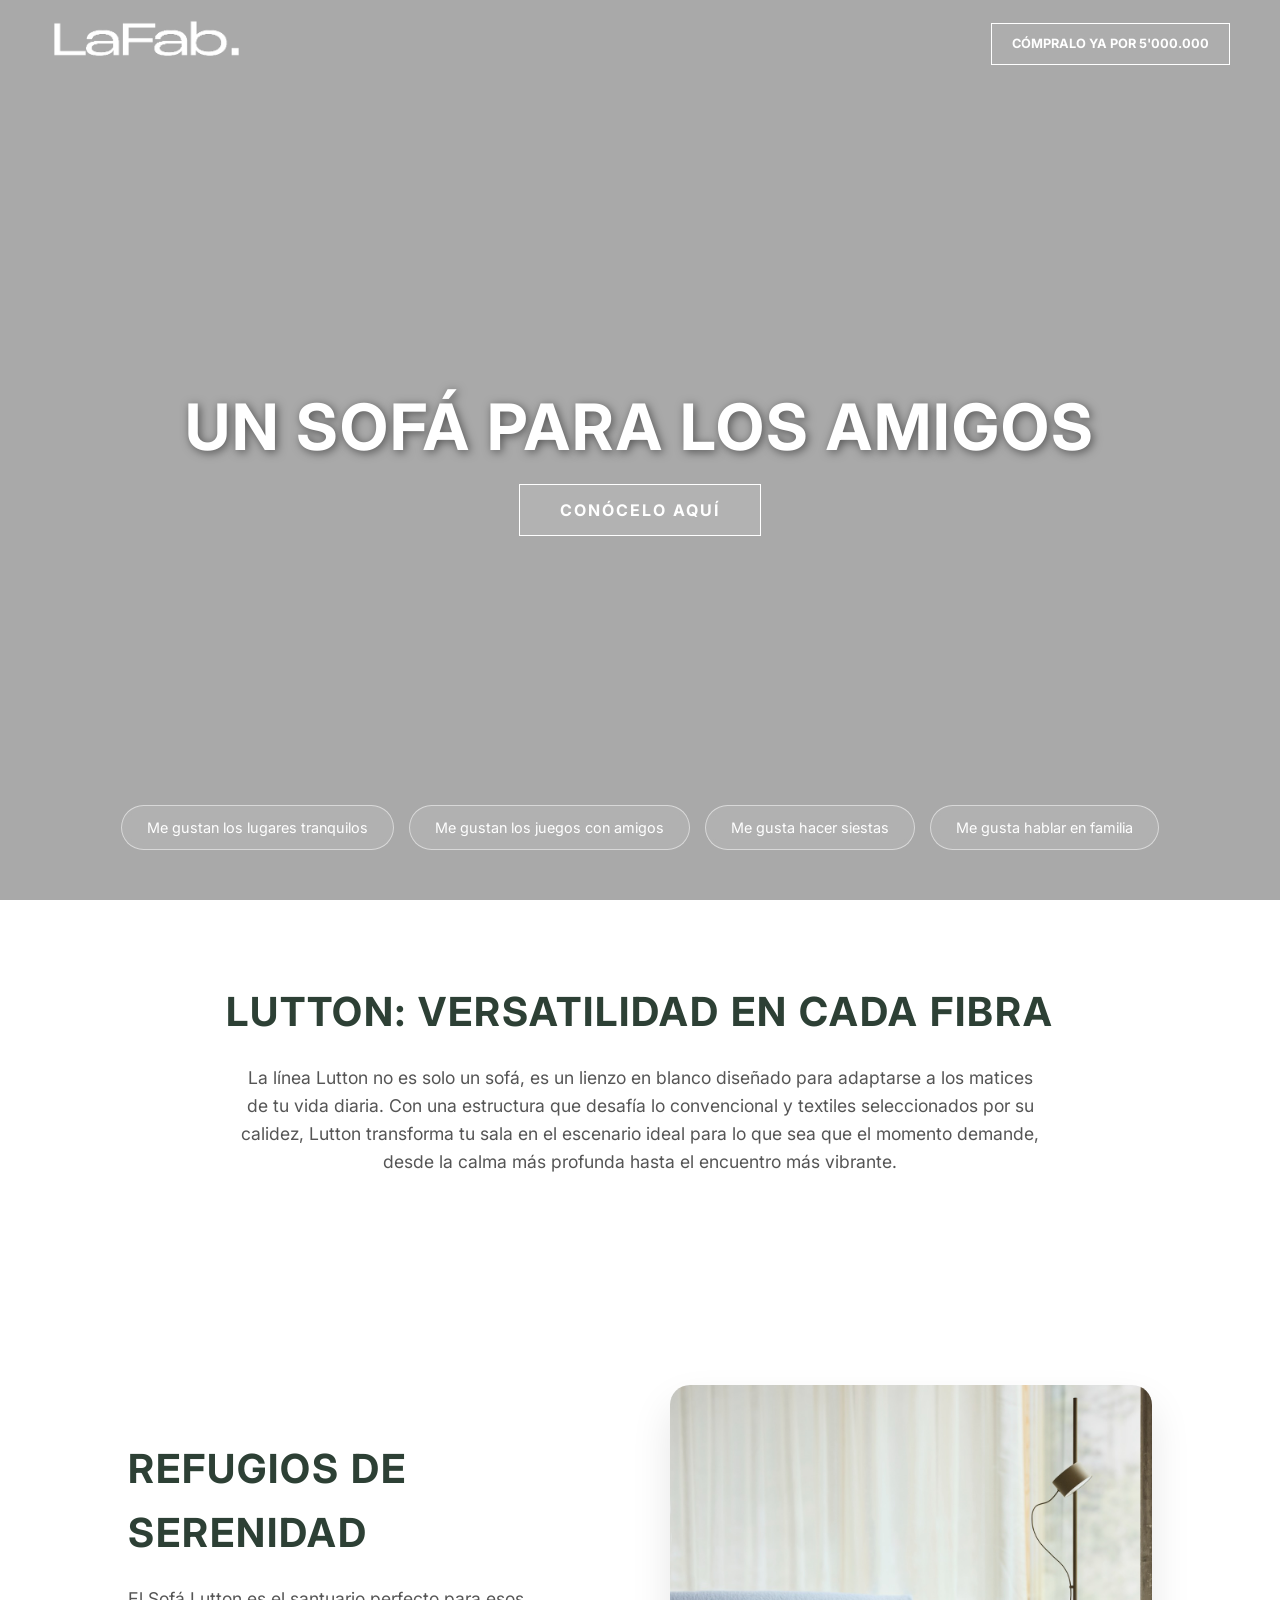
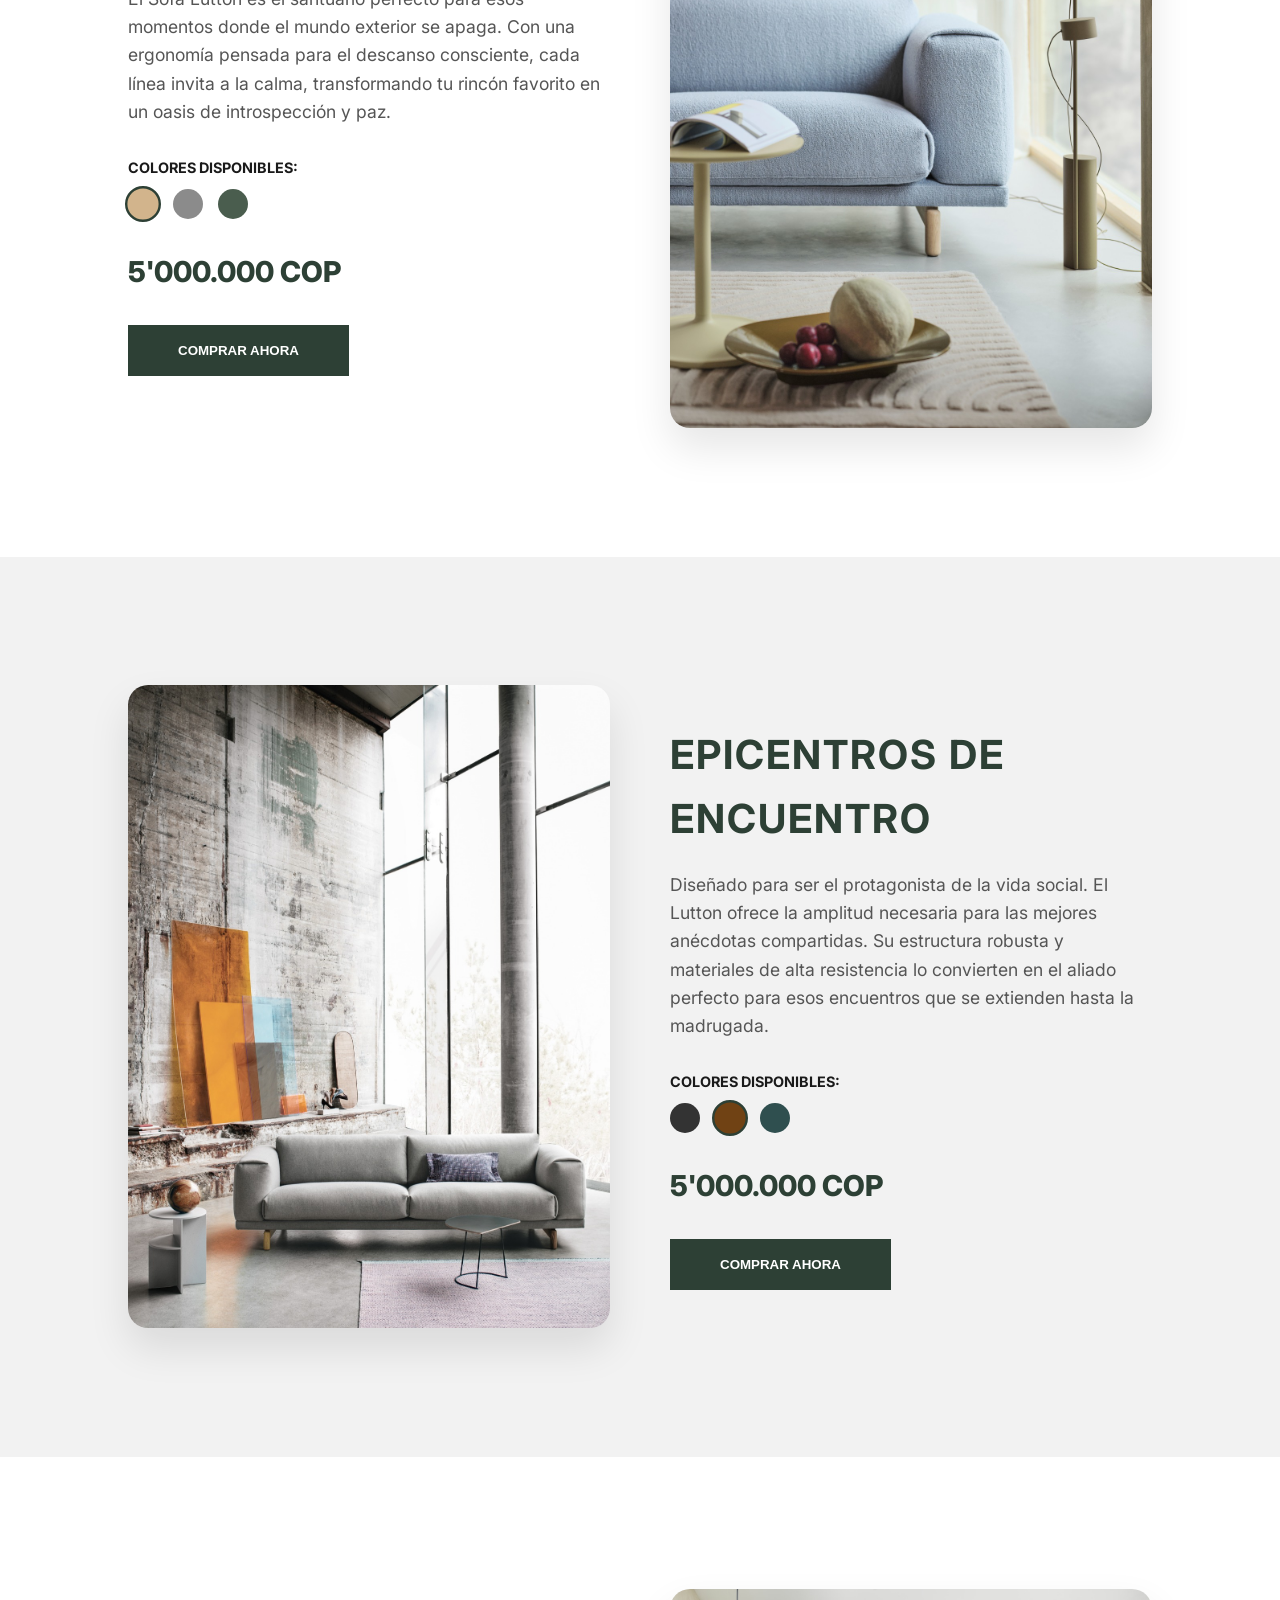
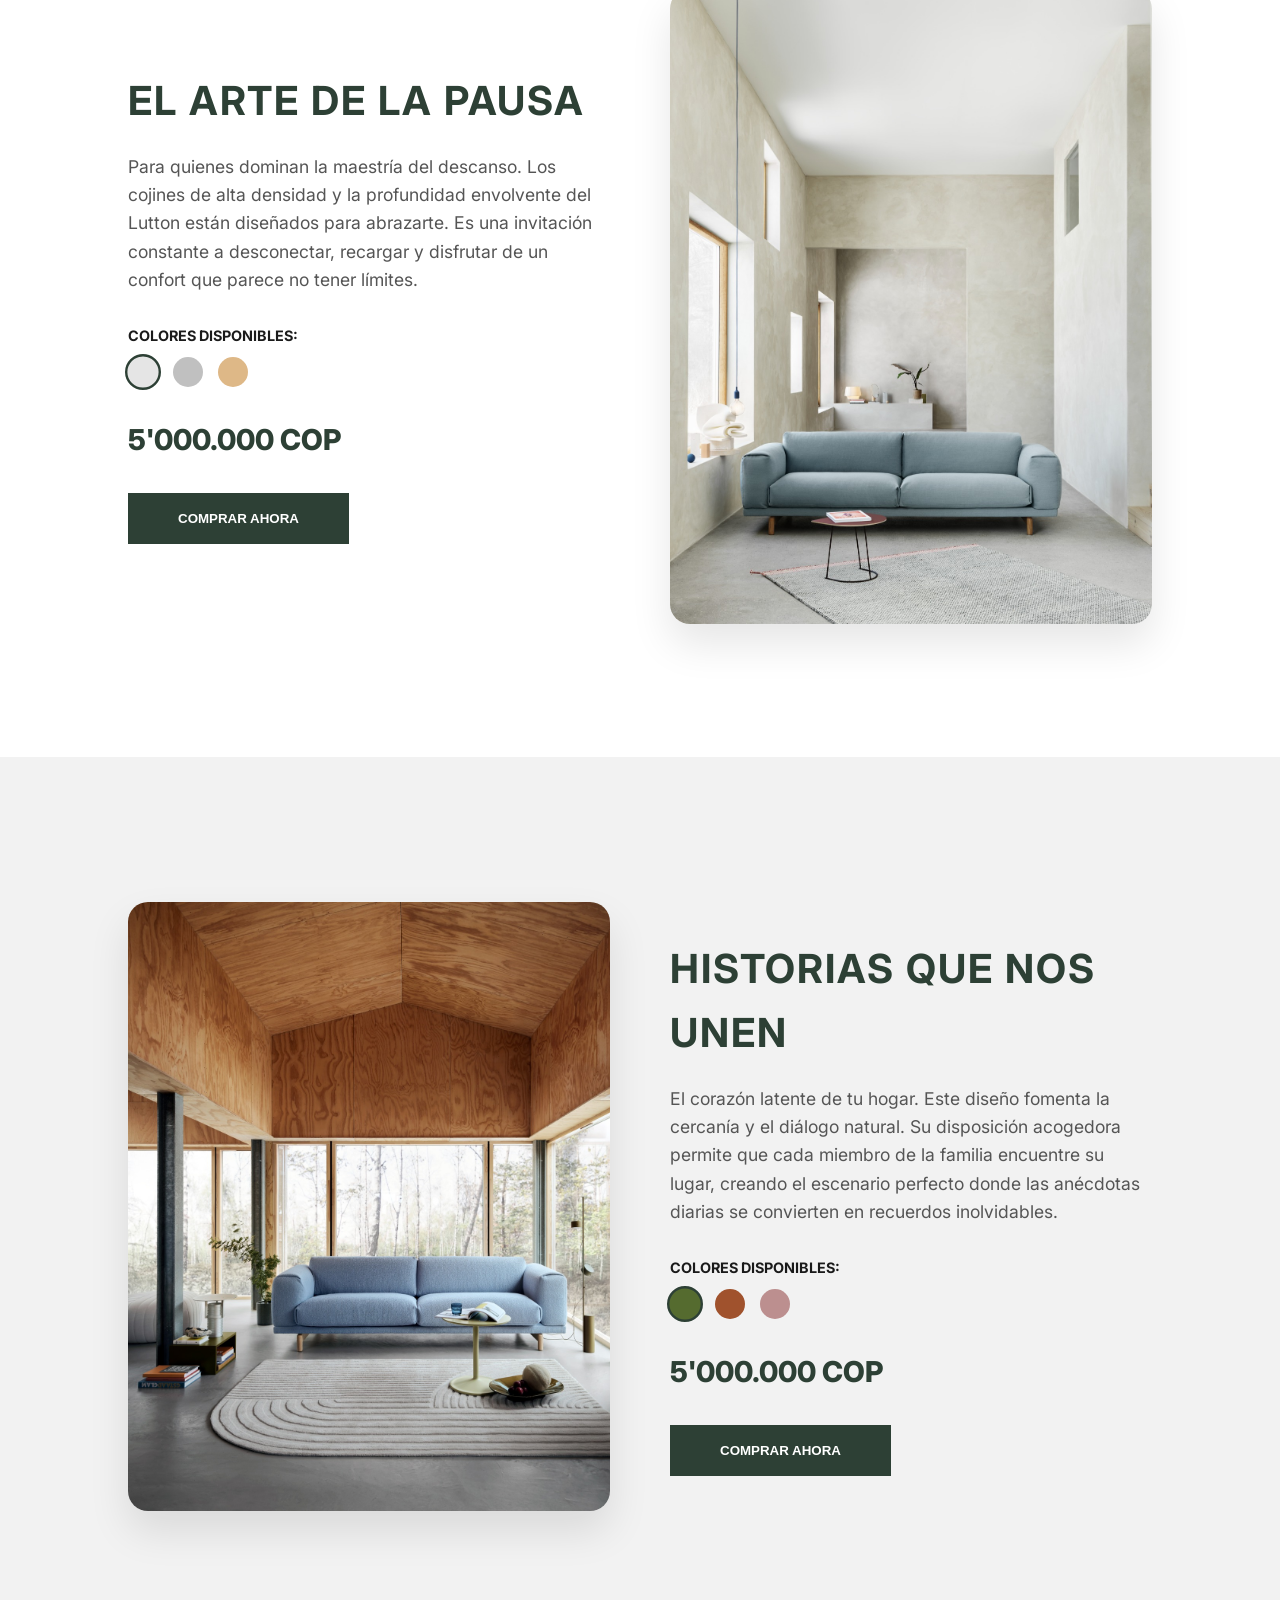
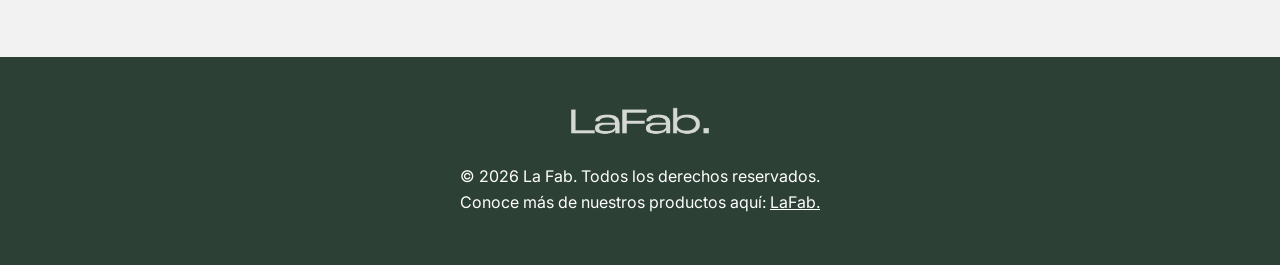
==== index.html @ 7a5dc2be "Add files via upload" ====
<!DOCTYPE html>
<html lang="es">
<head>
    <meta charset="UTF-8">
    <meta name="viewport" content="width=device-width, initial-scale=1.0">
    <title>Sofá Lutton | La Fab - Diseño y Confort</title>
    <meta name="description" content="Descubre el Sofá Lutton de La Fab. Un sofá diseñado para cada estilo de vida: tranquilidad, juegos, siestas y familia.">
    <link rel="stylesheet" href="style.css">
    <link rel="preconnect" href="https://fonts.googleapis.com">
    <link rel="preconnect" href="https://fonts.gstatic.com" crossorigin>
    <link href="https://fonts.googleapis.com/css2?family=Inter:wght@300;400;700;800&family=Montserrat:wght@300;400;700;800&display=swap" rel="stylesheet">
</head>
<body>

    <header id="main-header">
        <div class="logo">
            <img src="img/logowhite.png" alt="La Fab Logo">
        </div>
        <a href="#comprar" class="cta-header">CÓMPRALO YA POR 5'000.000</a>
    </header>

    <section class="hero">
        <video class="video-bg" autoplay muted loop playsinline>
            <source src="https://res.cloudinary.com/df0idzqak/video/upload/v1776902673/Sof%C3%A1LutonHeroVid_yyohiw.mp4" type="video/mp4">
        </video>
        <div class="hero-overlay"></div>
        <div class="hero-content">
            <h1>Un Sofá para los amigos</h1>
            <a href="#introduccion" class="btn-hero">CONÓCELO AQUÍ</a>
        </div>
        <div class="hero-pills">
            <a href="#tranquilos" class="pill">Me gustan los lugares tranquilos</a>
            <a href="#amigos" class="pill">Me gustan los juegos con amigos</a>
            <a href="#siestas" class="pill">Me gusta hacer siestas</a>
            <a href="#familia" class="pill">Me gusta hablar en familia</a>
        </div>
    </section>

    <main>
        <!-- Section: Introducción -->
        <section id="introduccion" class="intro-section" style="padding: 80px 10%; text-align: center; background: white;">
            <h2 style="color: var(--primary-color); font-size: 2.5rem; margin-bottom: 20px;">Lutton: Versatilidad en cada Fibra</h2>
            <p style="max-width: 800px; margin: 0 auto; font-size: 1.1rem; color: #555;">La línea Lutton no es solo un sofá, es un lienzo en blanco diseñado para adaptarse a los matices de tu vida diaria. Con una estructura que desafía lo convencional y textiles seleccionados por su calidez, Lutton transforma tu sala en el escenario ideal para lo que sea que el momento demande, desde la calma más profunda hasta el encuentro más vibrante.</p>
        </section>

        <!-- Section: Lugares Tranquilos -->
        <section id="tranquilos" class="product-section">
            <div class="product-image">
                <img src="img/SofaLutton1-lugares tranquilos.jpeg" alt="Sofá Lutton - Refugios de Serenidad">
            </div>
            <div class="product-info">
                <h2>Refugios de Serenidad</h2>
                <p>El Sofá Lutton es el santuario perfecto para esos momentos donde el mundo exterior se apaga. Con una ergonomía pensada para el descanso consciente, cada línea invita a la calma, transformando tu rincón favorito en un oasis de introspección y paz.</p>
                <div class="color-options">
                    <span>Colores Disponibles:</span>
                    <div class="color-swatches">
                        <div class="swatch active" style="background-color: #D2B48C;" title="Arena"></div>
                        <div class="swatch" style="background-color: #8B8B8B;" title="Gris Humo"></div>
                        <div class="swatch" style="background-color: #4A5D4E;" title="Verde Bosque"></div>
                    </div>
                </div>
                <div class="price">5'000.000 COP</div>
                <button class="btn-buy" onclick="addToCart('Lugares Tranquilos', 'Arena', 5000000)">COMPRAR AHORA</button>
            </div>
        </section>

        <!-- Section: Juegos con Amigos -->
        <section id="amigos" class="product-section">
            <div class="product-image">
                <img src="img/SofaLutton3-juegosconamigos.jpeg" alt="Sofá Lutton - Epicentros de Encuentro">
            </div>
            <div class="product-info">
                <h2>Epicentros de Encuentro</h2>
                <p>Diseñado para ser el protagonista de la vida social. El Lutton ofrece la amplitud necesaria para las mejores anécdotas compartidas. Su estructura robusta y materiales de alta resistencia lo convierten en el aliado perfecto para esos encuentros que se extienden hasta la madrugada.</p>
                <div class="color-options">
                    <span>Colores Disponibles:</span>
                    <div class="color-swatches">
                        <div class="swatch" style="background-color: #333;" title="Carbono"></div>
                        <div class="swatch active" style="background-color: #704214;" title="Cuero Café"></div>
                        <div class="swatch" style="background-color: #2F4F4F;" title="Azul Profundo"></div>
                    </div>
                </div>
                <div class="price">5'000.000 COP</div>
                <button class="btn-buy" onclick="addToCart('Juegos con Amigos', 'Cuero Café', 5000000)">COMPRAR AHORA</button>
            </div>
        </section>

        <!-- Section: Hacer Siestas -->
        <section id="siestas" class="product-section">
            <div class="product-image">
                <img src="img/SofaLutton2-hacersiestas.jpeg" alt="Sofá Lutton - El Arte de la Pausa">
            </div>
            <div class="product-info">
                <h2>El Arte de la Pausa</h2>
                <p>Para quienes dominan la maestría del descanso. Los cojines de alta densidad y la profundidad envolvente del Lutton están diseñados para abrazarte. Es una invitación constante a desconectar, recargar y disfrutar de un confort que parece no tener límites.</p>
                <div class="color-options">
                    <span>Colores Disponibles:</span>
                    <div class="color-swatches">
                        <div class="swatch active" style="background-color: #E5E5E5;" title="Blanco Nube"></div>
                        <div class="swatch" style="background-color: #C0C0C0;" title="Plata"></div>
                        <div class="swatch" style="background-color: #DEB887;" title="Madera"></div>
                    </div>
                </div>
                <div class="price">5'000.000 COP</div>
                <button class="btn-buy" onclick="addToCart('Hacer Siestas', 'Blanco Nube', 5000000)">COMPRAR AHORA</button>
            </div>
        </section>

        <!-- Section: Hablar en Familia -->
        <section id="familia" class="product-section">
            <div class="product-image">
                <img src="img/SofaLutton4-hablarenfamilia.jpeg" alt="Sofá Lutton - Historias que Nos Unen">
            </div>
            <div class="product-info">
                <h2>Historias que Nos Unen</h2>
                <p>El corazón latente de tu hogar. Este diseño fomenta la cercanía y el diálogo natural. Su disposición acogedora permite que cada miembro de la familia encuentre su lugar, creando el escenario perfecto donde las anécdotas diarias se convierten en recuerdos inolvidables.</p>
                <div class="color-options">
                    <span>Colores Disponibles:</span>
                    <div class="color-swatches">
                        <div class="swatch active" style="background-color: #556B2F;" title="Oliva"></div>
                        <div class="swatch" style="background-color: #A0522D;" title="Sienna"></div>
                        <div class="swatch" style="background-color: #BC8F8F;" title="Rosa Viejo"></div>
                    </div>
                </div>
                <div class="price">5'000.000 COP</div>
                <button class="btn-buy" onclick="addToCart('Hablar en Familia', 'Oliva', 5000000)">COMPRAR AHORA</button>
            </div>
        </section>
    </main>

    <footer>
        <div class="footer-logo">
            <img src="img/logowhite.png" alt="La Fab Logo">
        </div>
        <p>&copy; 2026 La Fab. Todos los derechos reservados.</p>
        <p>Conoce más de nuestros productos aquí: <a href="https://lafab.com.co/" style="color: white;">LaFab.</a></p>
    </footer>

    <script src="script.js"></script>
</body>
</html>
---- style.css ----
/* Design System & Global Styles */
:root {
    --primary-color: #2D4035; /* Forest Green from La Fab vibe */
    --accent-color: #C5A059; /* Soft Gold/Beige */
    --text-light: #F9F9F9;
    --text-dark: #1A1A1A;
    --bg-light: #F2F2F2;
    --glass-bg: rgba(255, 255, 255, 0.1);
    --glass-border: rgba(255, 255, 255, 0.2);
    --transition: all 0.4s cubic-bezier(0.4, 0, 0.2, 1);
}

* {
    margin: 0;
    padding: 0;
    box-sizing: border-box;
}

body {
    font-family: 'Inter', 'Montserrat', sans-serif;
    color: var(--text-dark);
    line-height: 1.6;
    overflow-x: hidden;
    background-color: var(--bg-light);
}

/* Typography */
h1, h2, h3 {
    font-weight: 700;
    text-transform: uppercase;
    letter-spacing: 2px;
}

/* Header & Nav */
header {
    position: fixed;
    top: 0;
    width: 100%;
    padding: 20px 50px;
    display: flex;
    justify-content: space-between;
    align-items: center;
    z-index: 1000;
    transition: var(--transition);
}

header.scrolled {
    background: rgba(45, 64, 53, 0.9);
    backdrop-filter: blur(10px);
    padding: 15px 50px;
}

.logo img {
    height: 40px;
}

.cta-header {
    border: 1px solid white;
    padding: 10px 20px;
    color: white;
    text-decoration: none;
    font-size: 0.8rem;
    font-weight: bold;
    transition: var(--transition);
    background: rgba(255, 255, 255, 0.05);
}

.cta-header:hover {
    background: white;
    color: var(--primary-color);
}

/* Hero Section */
.hero {
    position: relative;
    height: 100vh;
    display: flex;
    flex-direction: column;
    justify-content: center;
    align-items: center;
    text-align: center;
    color: white;
    overflow: hidden;
}

.video-bg {
    position: absolute;
    top: 0;
    left: 0;
    width: 100%;
    height: 100%;
    object-fit: cover;
    z-index: -1;
}

.hero-overlay {
    position: absolute;
    top: 0;
    left: 0;
    width: 100%;
    height: 100%;
    background: rgba(0, 0, 0, 0.3);
    z-index: 0;
}

.hero-content {
    position: relative;
    z-index: 1;
}

.hero h1 {
    font-size: 4rem;
    margin-bottom: 20px;
    text-shadow: 2px 2px 10px rgba(0,0,0,0.5);
}

.btn-hero {
    border: 1px solid white;
    padding: 15px 40px;
    color: white;
    text-decoration: none;
    text-transform: uppercase;
    font-weight: bold;
    letter-spacing: 2px;
    transition: var(--transition);
    background: rgba(255, 255, 255, 0.1);
}

.btn-hero:hover {
    background: white;
    color: var(--primary-color);
}

/* Hero Pills */
.hero-pills {
    position: absolute;
    bottom: 50px;
    width: 100%;
    display: flex;
    justify-content: center;
    gap: 15px;
    z-index: 1;
    padding: 0 20px;
    flex-wrap: wrap;
}

.pill {
    padding: 10px 25px;
    border: 1px solid rgba(255, 255, 255, 0.5);
    border-radius: 50px;
    color: white;
    text-decoration: none;
    font-size: 0.9rem;
    background: rgba(255, 255, 255, 0.1);
    backdrop-filter: blur(5px);
    transition: var(--transition);
}

.pill:hover {
    background: white;
    color: var(--primary-color);
    transform: translateY(-5px);
}

/* Product Sections */
.product-section {
    padding: 100px 10%;
    min-height: 100vh;
    display: grid;
    grid-template-columns: 1fr 1fr;
    gap: 60px;
    align-items: center;
}

.product-section:nth-child(even) {
    background-color: white;
}

.product-section:nth-child(even) .product-info {
    order: -1;
}

.product-image {
    position: relative;
    border-radius: 20px;
    overflow: hidden;
    box-shadow: 0 20px 40px rgba(0,0,0,0.1);
}

.product-image img {
    width: 100%;
    display: block;
    transition: transform 0.8s ease;
}

.product-image:hover img {
    transform: scale(1.05);
}

.product-info h2 {
    font-size: 2.5rem;
    color: var(--primary-color);
    margin-bottom: 20px;
}

.product-info p {
    font-size: 1.1rem;
    margin-bottom: 30px;
    color: #555;
}

.color-options {
    margin-bottom: 30px;
}

.color-options span {
    display: block;
    font-weight: bold;
    margin-bottom: 10px;
    font-size: 0.9rem;
    text-transform: uppercase;
}

.color-swatches {
    display: flex;
    gap: 15px;
}

.swatch {
    width: 30px;
    height: 30px;
    border-radius: 50%;
    cursor: pointer;
    border: 2px solid transparent;
    transition: var(--transition);
}

.swatch.active {
    border-color: var(--primary-color);
    transform: scale(1.2);
}

.price {
    font-size: 1.8rem;
    font-weight: 800;
    color: var(--primary-color);
    margin-bottom: 30px;
}

.btn-buy {
    background: var(--primary-color);
    color: white;
    padding: 18px 50px;
    text-decoration: none;
    font-weight: bold;
    text-transform: uppercase;
    display: inline-block;
    transition: var(--transition);
    border: none;
    cursor: pointer;
}

.btn-buy:hover {
    background: var(--accent-color);
    transform: translateX(10px);
}

/* Footer */
footer {
    background: var(--primary-color);
    color: white;
    padding: 50px 10%;
    text-align: center;
}

.footer-logo img {
    height: 30px;
    margin-bottom: 20px;
    opacity: 0.8;
}

/* Responsive */
@media (max-width: 992px) {
    .product-section {
        grid-template-columns: 1fr;
        padding: 60px 5%;
        text-align: center;
    }
    
    .product-section:nth-child(even) .product-info {
        order: 1;
    }
    
    .hero h1 {
        font-size: 2.5rem;
    }
    
    .color-swatches {
        justify-content: center;
    }
}
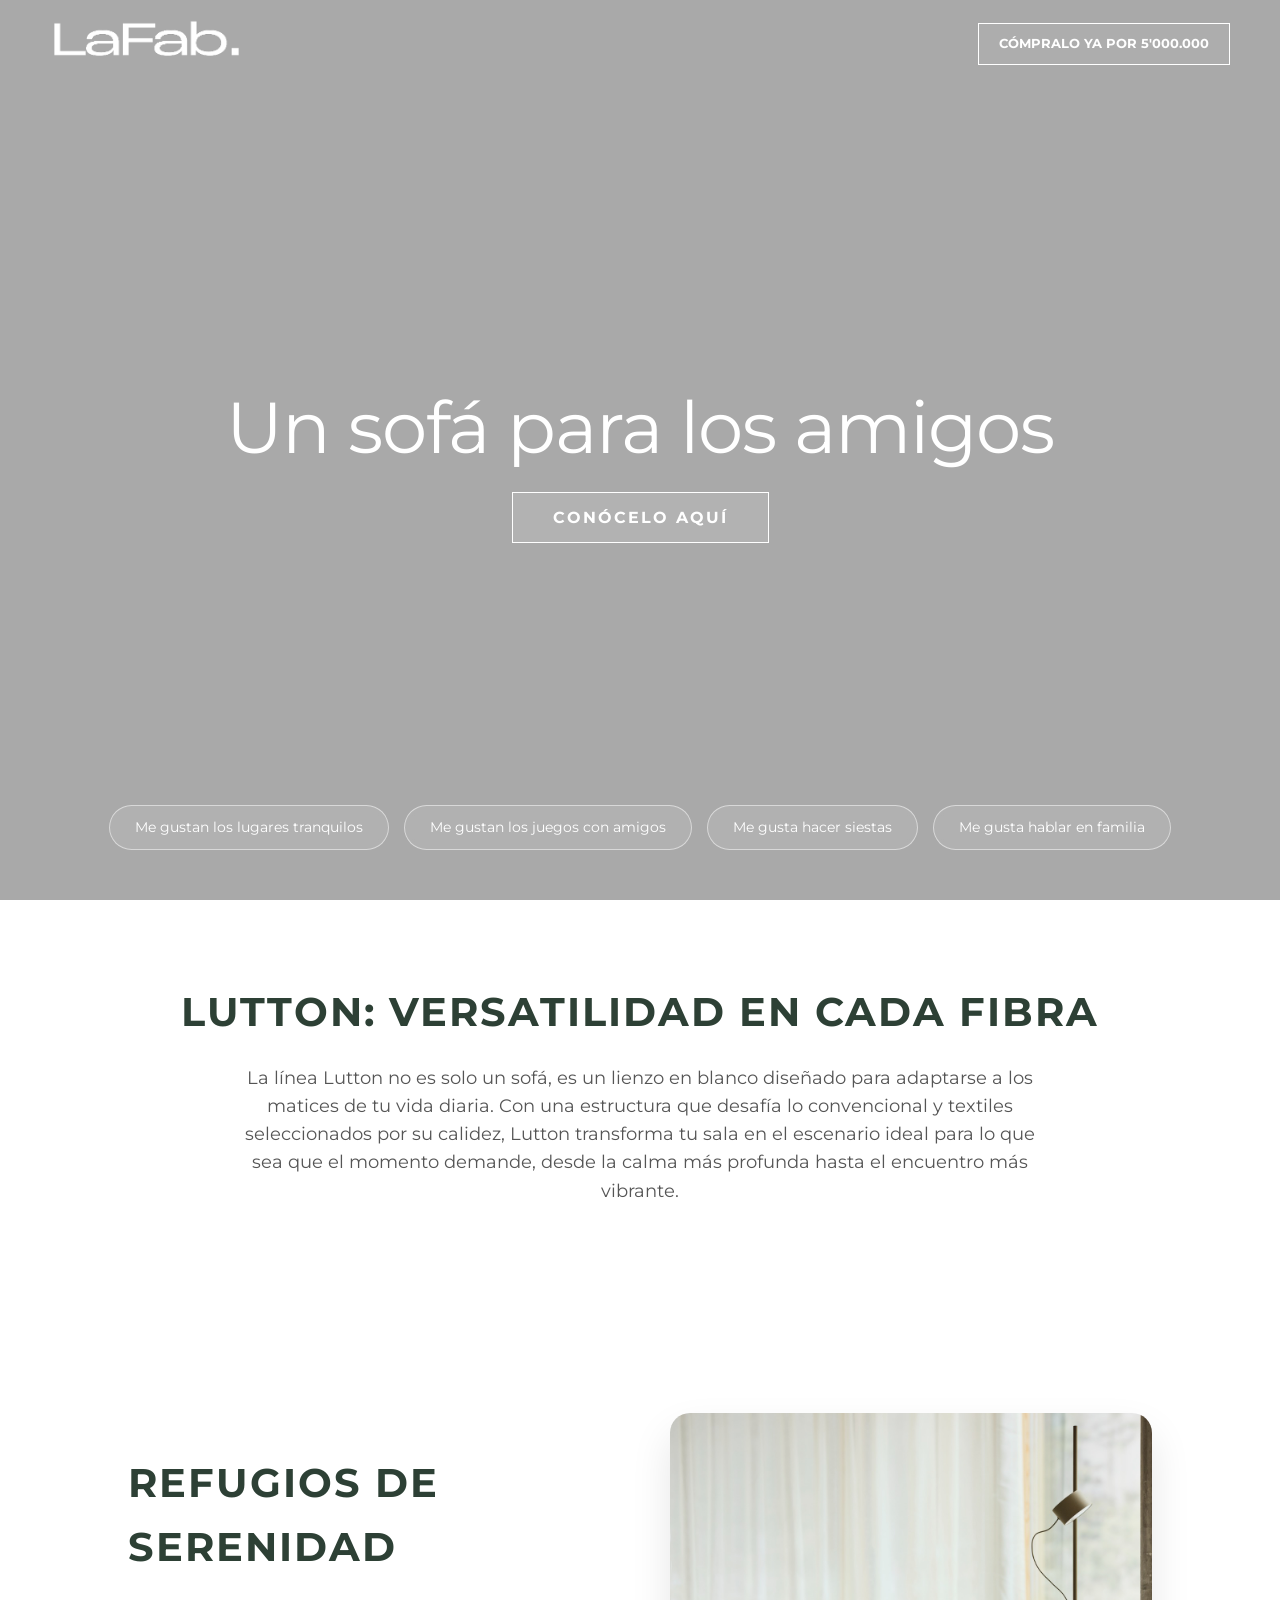
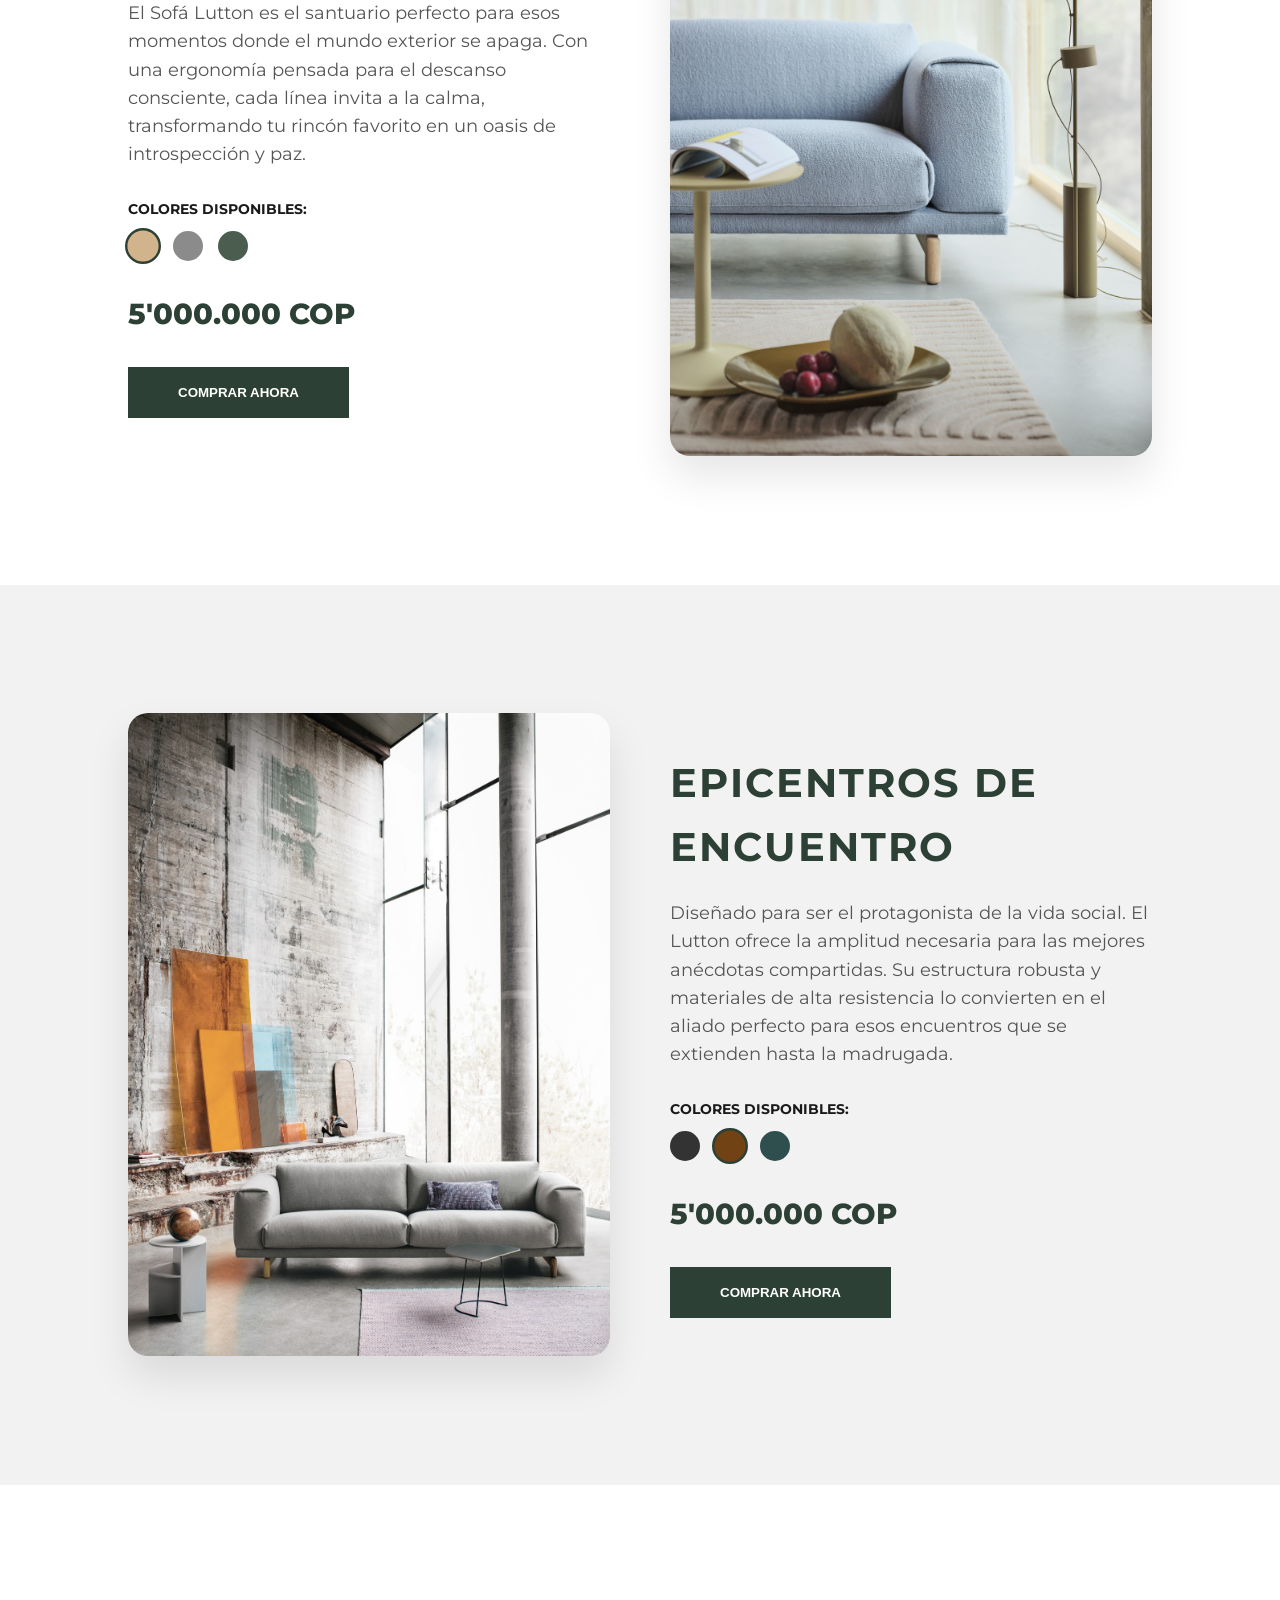
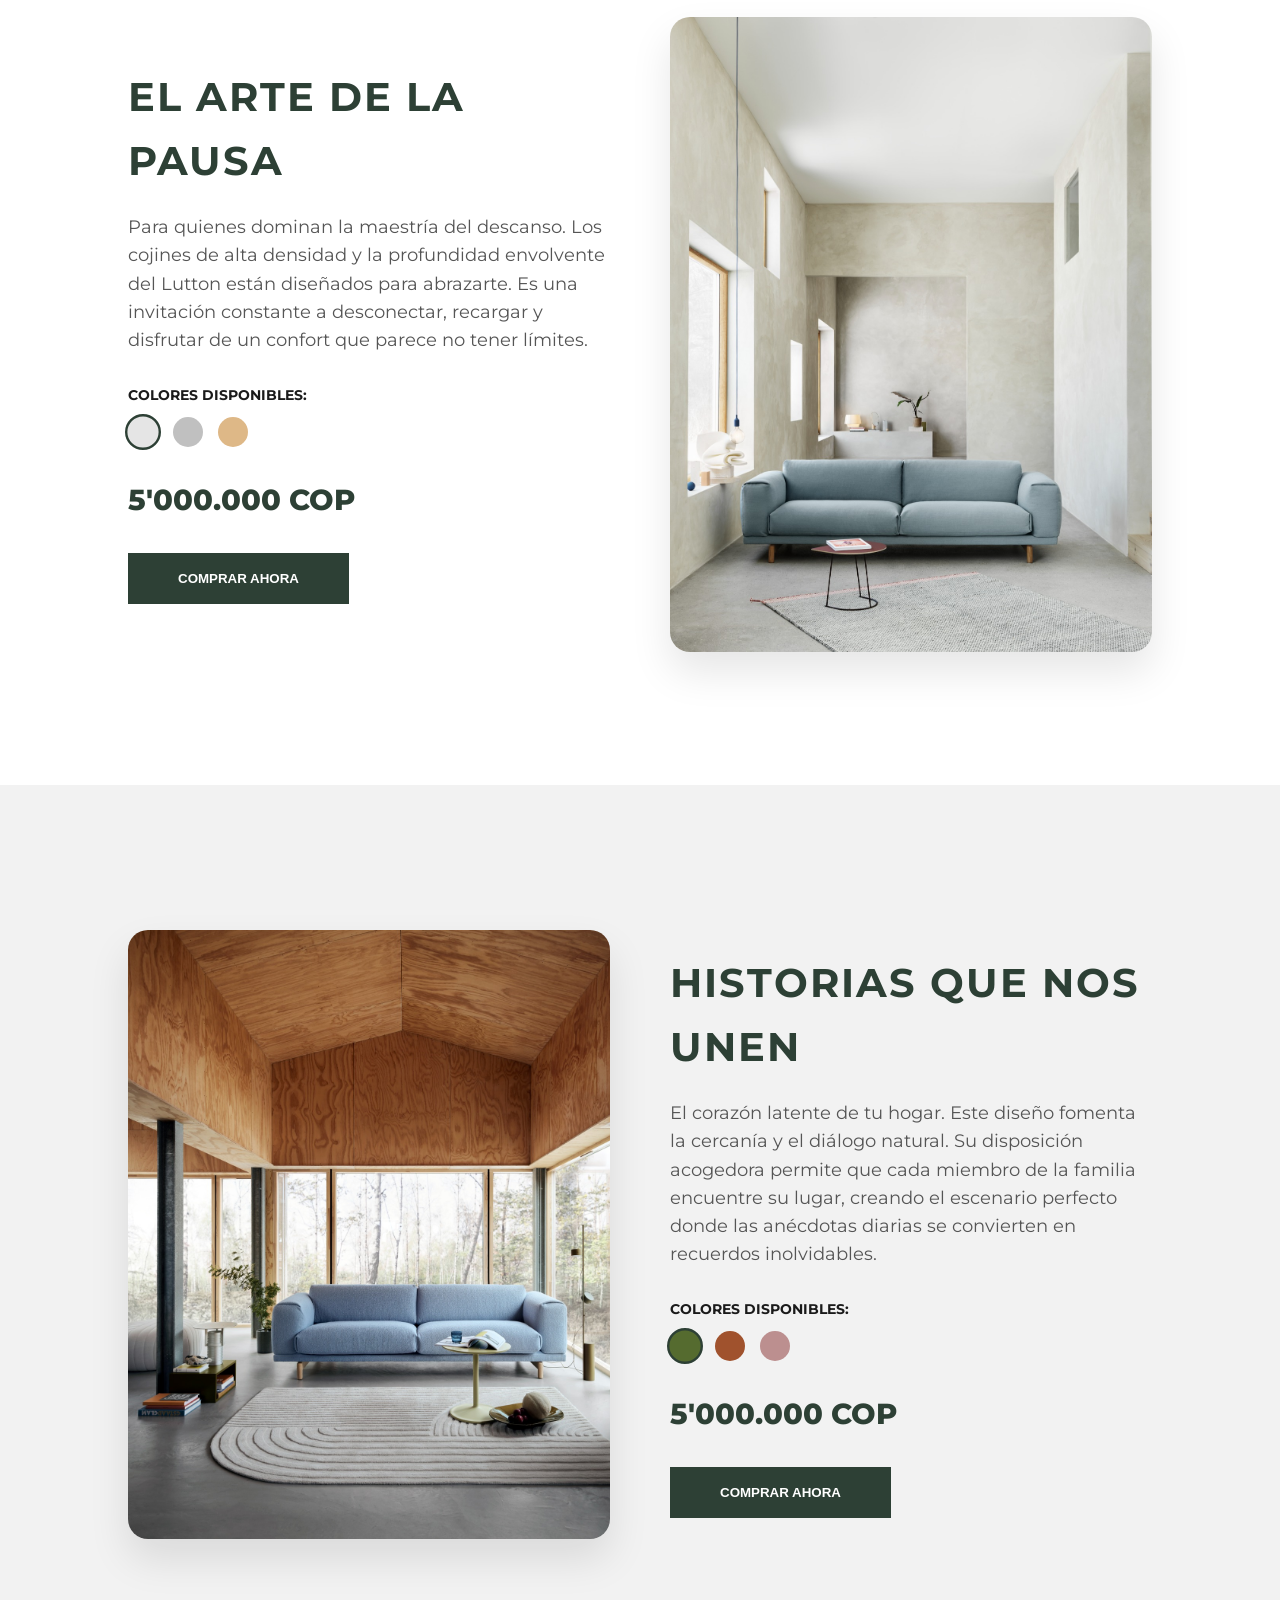
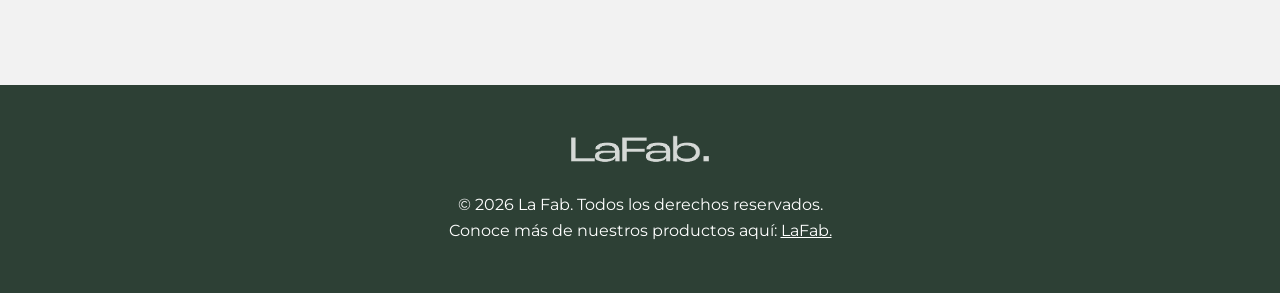
==== commit 310ab271: "Add files via upload" ====
--- a/index.html
+++ b/index.html
@@ -8,7 +8,7 @@
     <link rel="stylesheet" href="style.css">
     <link rel="preconnect" href="https://fonts.googleapis.com">
     <link rel="preconnect" href="https://fonts.gstatic.com" crossorigin>
-    <link href="https://fonts.googleapis.com/css2?family=Inter:wght@300;400;700;800&family=Montserrat:wght@300;400;700;800&display=swap" rel="stylesheet">
+    <link href="https://fonts.googleapis.com/css2?family=Hubot+Sans:ital,wght@0,200..900;1,200..900&family=Montserrat:ital,wght@0,100..900;1,100..900&display=swap" rel="stylesheet">
 </head>
 <body>
 
@@ -25,7 +25,7 @@
         </video>
         <div class="hero-overlay"></div>
         <div class="hero-content">
-            <h1>Un Sofá para los amigos</h1>
+            <h1>Un sofá para los amigos</h1>
             <a href="#introduccion" class="btn-hero">CONÓCELO AQUÍ</a>
         </div>
         <div class="hero-pills">
--- a/style.css
+++ b/style.css
@@ -17,7 +17,7 @@
 }
 
 body {
-    font-family: 'Inter', 'Montserrat', sans-serif;
+    font-family: 'Montserrat', 'Hubot Sans', sans-serif;
     color: var(--text-dark);
     line-height: 1.6;
     overflow-x: hidden;
@@ -25,7 +25,13 @@
 }
 
 /* Typography */
-h1, h2, h3 {
+h1 {
+    font-weight: 800;
+    text-transform: none; /* Sentence case as per user request */
+    letter-spacing: -1px;
+}
+
+h2, h3 {
     font-weight: 700;
     text-transform: uppercase;
     letter-spacing: 2px;
@@ -109,9 +115,10 @@
 }
 
 .hero h1 {
-    font-size: 4rem;
+    font-size: 4.5rem;
     margin-bottom: 20px;
-    text-shadow: 2px 2px 10px rgba(0,0,0,0.5);
+    text-shadow: none;
+    font-weight: 400;
 }
 
 .btn-hero {
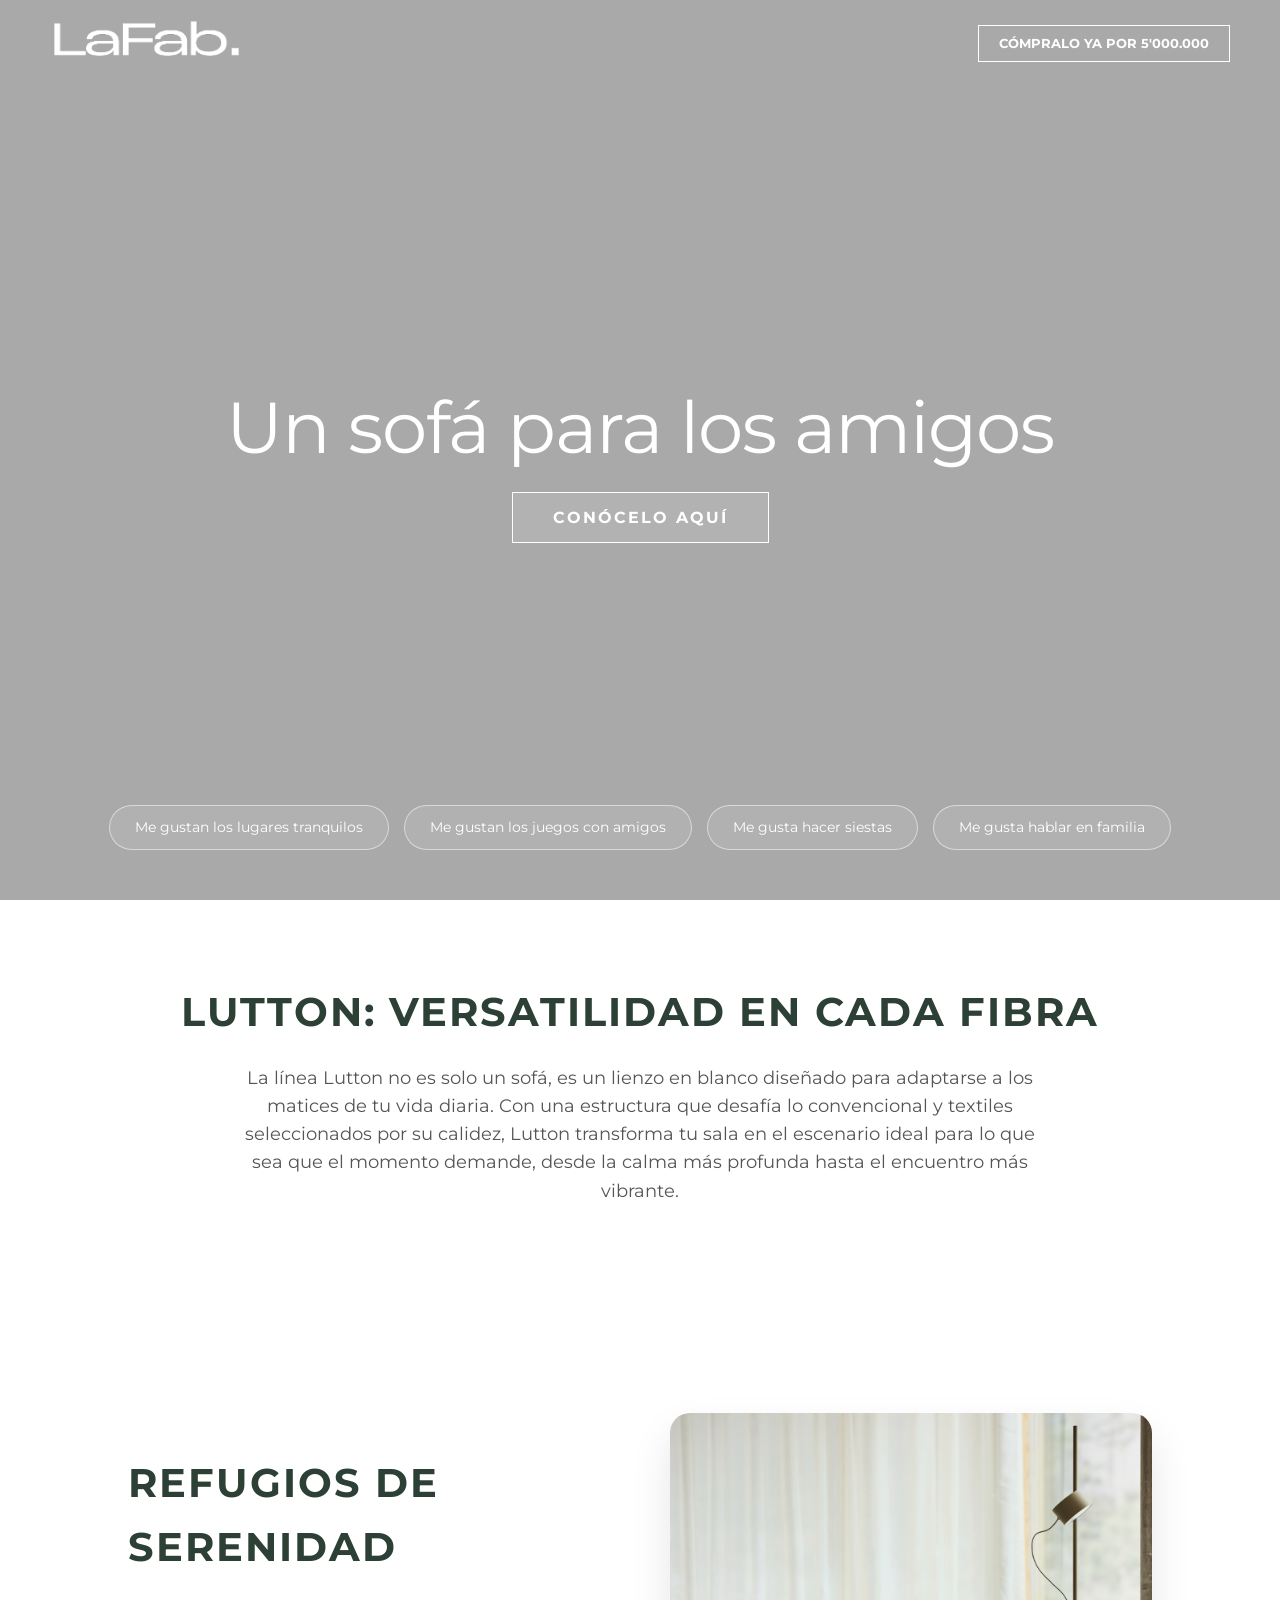
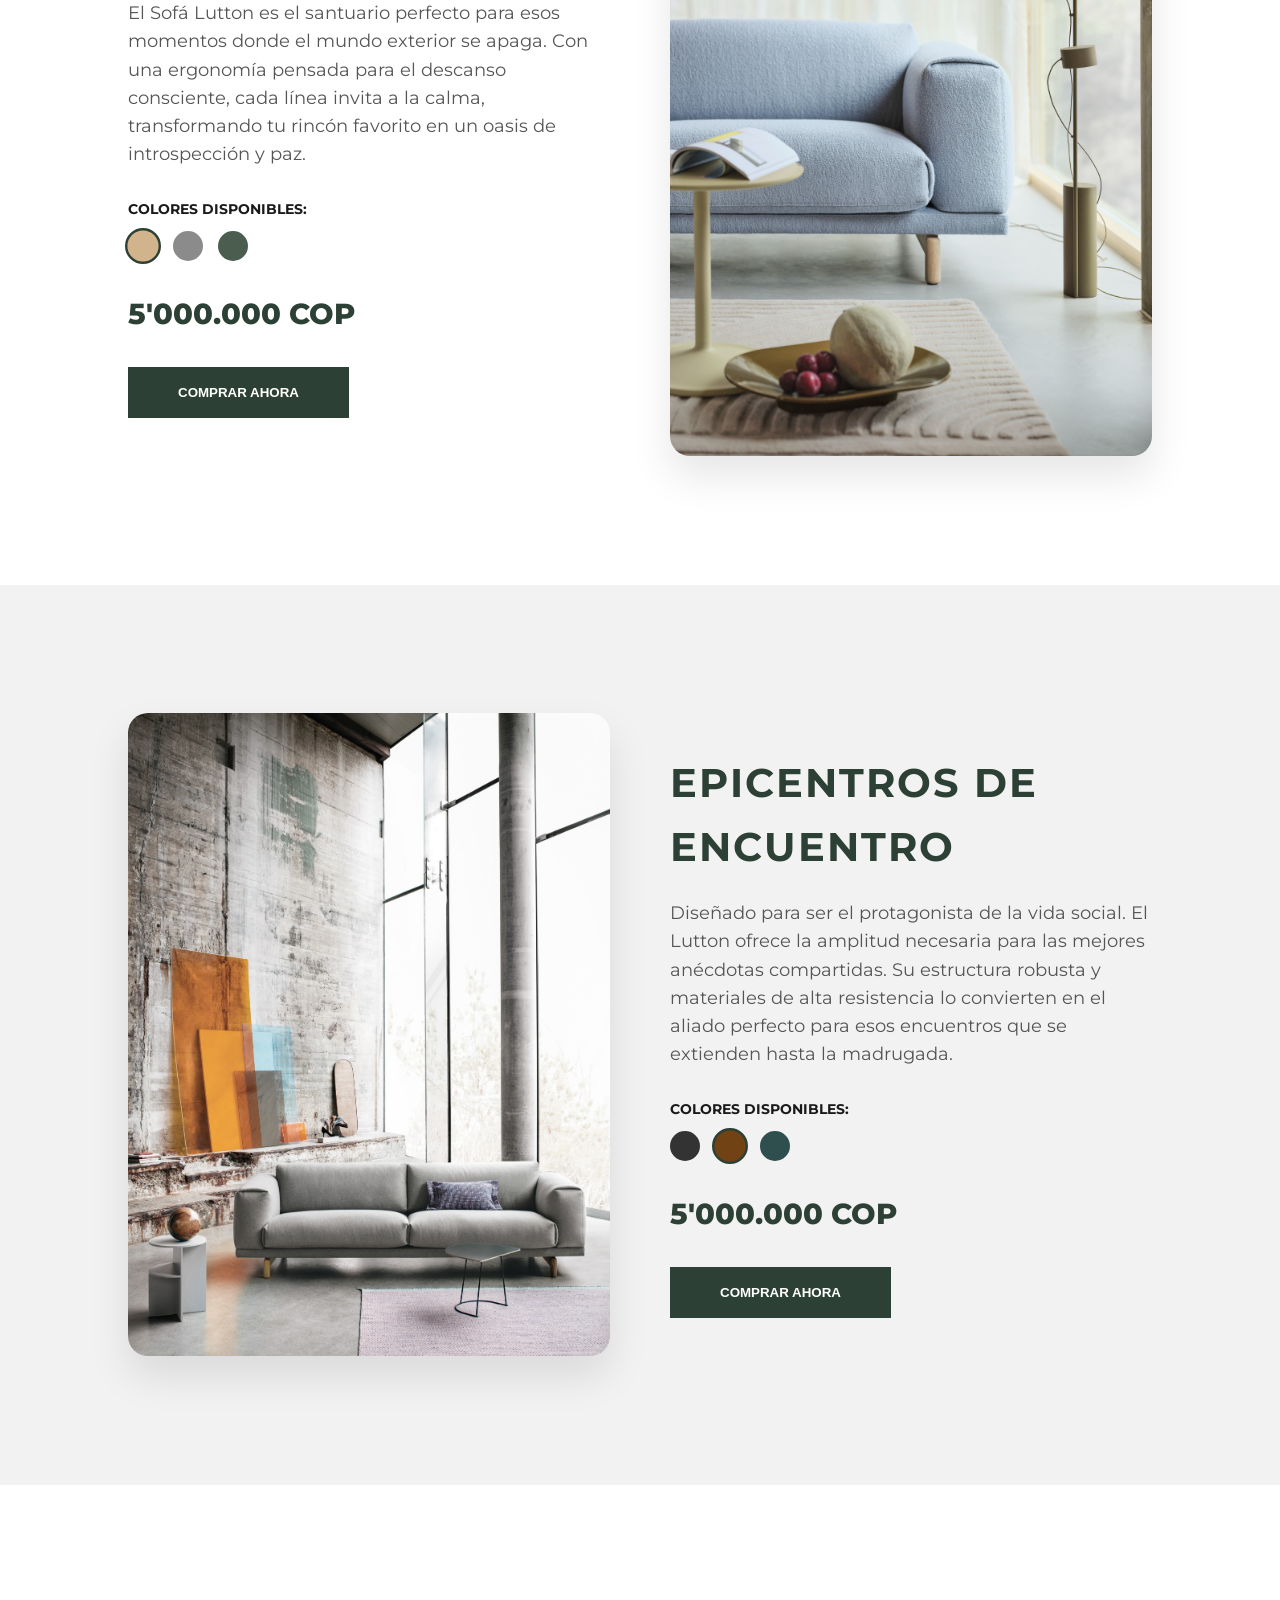
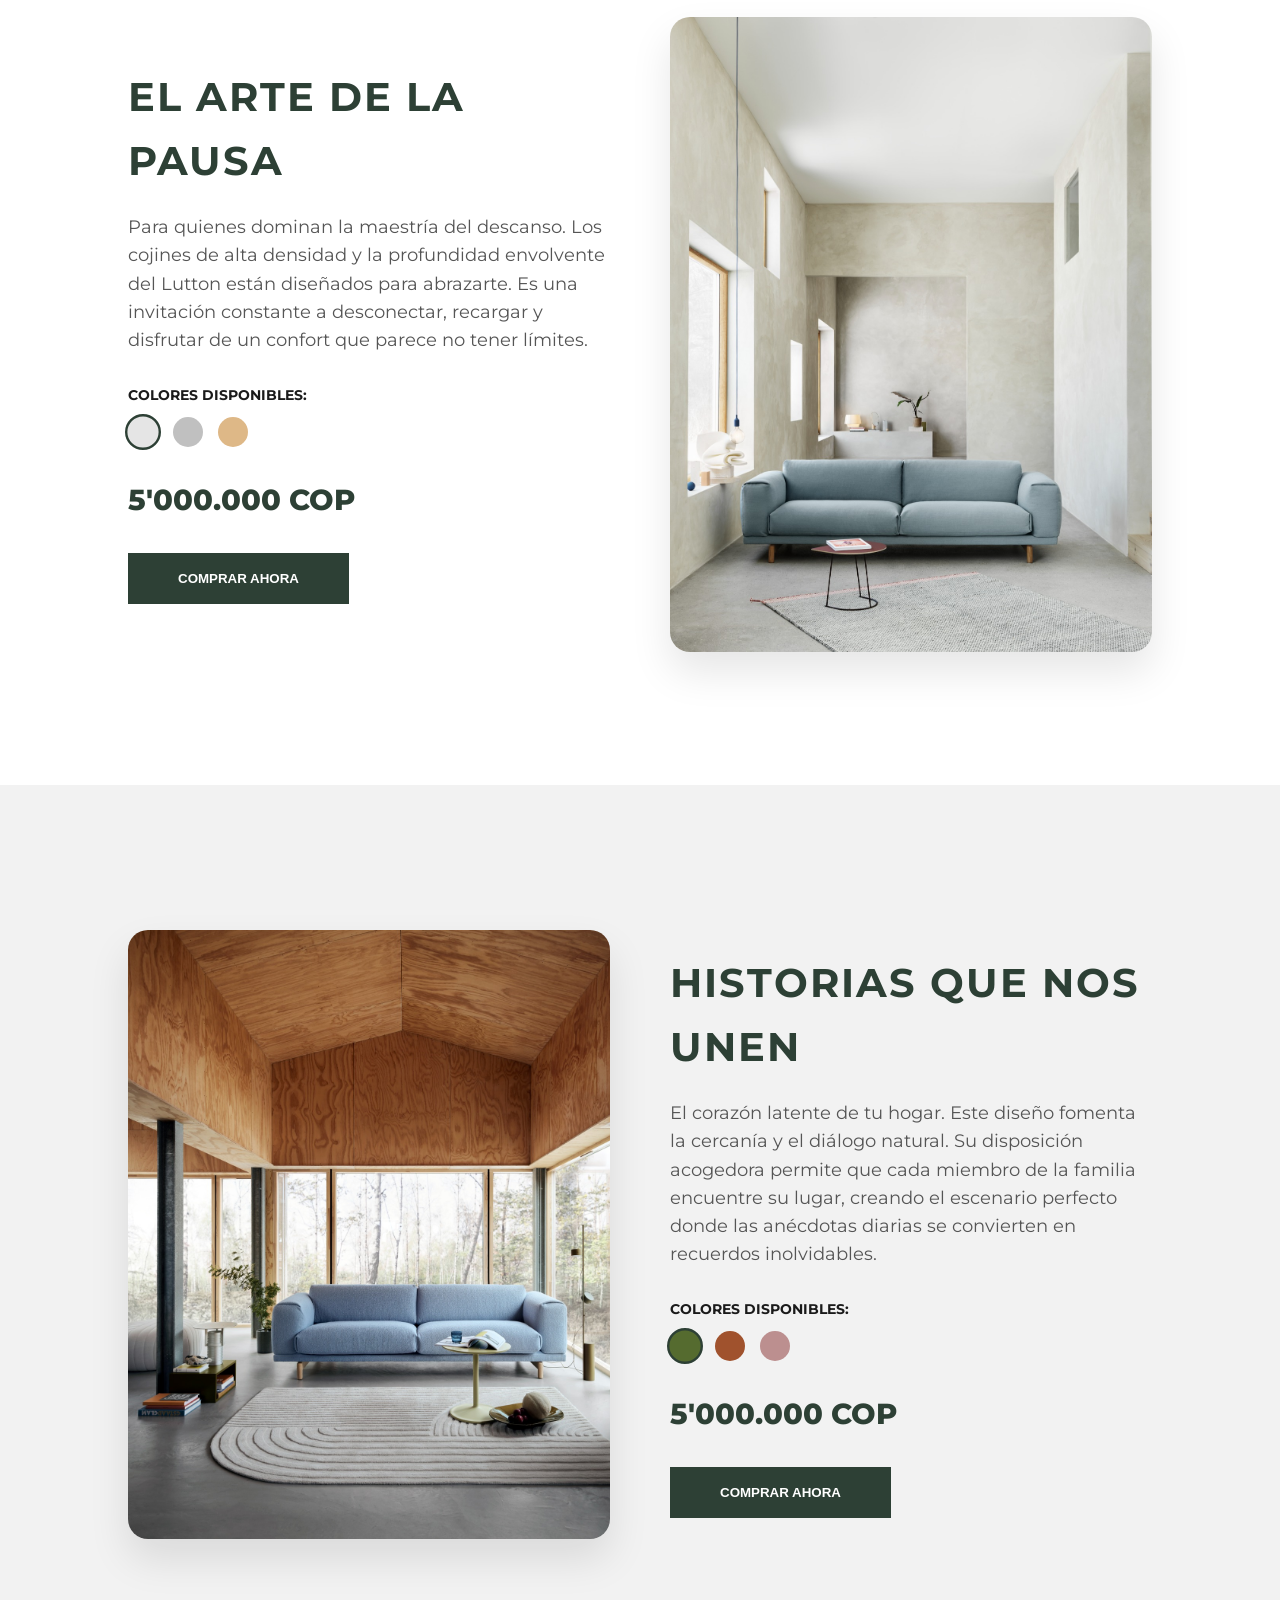
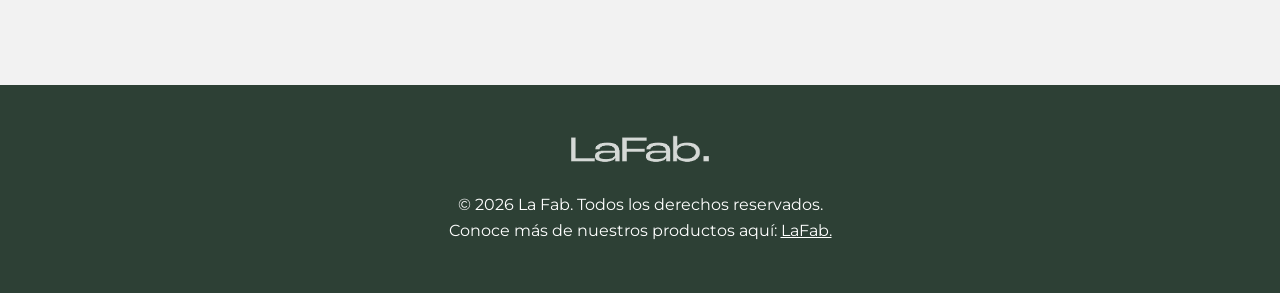
==== commit 8a1e2554: "Add files via upload" ====
--- a/index.html
+++ b/index.html
@@ -16,7 +16,7 @@
         <div class="logo">
             <img src="img/logowhite.png" alt="La Fab Logo">
         </div>
-        <a href="#comprar" class="cta-header">CÓMPRALO YA POR 5'000.000</a>
+        <button onclick="buyNowHeader()" class="cta-header" style="background: none; cursor: pointer; font-family: inherit;">CÓMPRALO YA POR 5'000.000</button>
     </header>
 
     <section class="hero">
@@ -60,7 +60,7 @@
                     </div>
                 </div>
                 <div class="price">5'000.000 COP</div>
-                <button class="btn-buy" onclick="addToCart('Lugares Tranquilos', 'Arena', 5000000)">COMPRAR AHORA</button>
+                <button class="btn-buy" onclick="addToCart(event, 'Lugares Tranquilos', 'Arena', 5000000)">COMPRAR AHORA</button>
             </div>
         </section>
 
@@ -81,7 +81,7 @@
                     </div>
                 </div>
                 <div class="price">5'000.000 COP</div>
-                <button class="btn-buy" onclick="addToCart('Juegos con Amigos', 'Cuero Café', 5000000)">COMPRAR AHORA</button>
+                <button class="btn-buy" onclick="addToCart(event, 'Juegos con Amigos', 'Cuero Café', 5000000)">COMPRAR AHORA</button>
             </div>
         </section>
 
@@ -102,7 +102,7 @@
                     </div>
                 </div>
                 <div class="price">5'000.000 COP</div>
-                <button class="btn-buy" onclick="addToCart('Hacer Siestas', 'Blanco Nube', 5000000)">COMPRAR AHORA</button>
+                <button class="btn-buy" onclick="addToCart(event, 'Hacer Siestas', 'Blanco Nube', 5000000)">COMPRAR AHORA</button>
             </div>
         </section>
 
@@ -123,7 +123,7 @@
                     </div>
                 </div>
                 <div class="price">5'000.000 COP</div>
-                <button class="btn-buy" onclick="addToCart('Hablar en Familia', 'Oliva', 5000000)">COMPRAR AHORA</button>
+                <button class="btn-buy" onclick="addToCart(event, 'Hablar en Familia', 'Oliva', 5000000)">COMPRAR AHORA</button>
             </div>
         </section>
     </main>
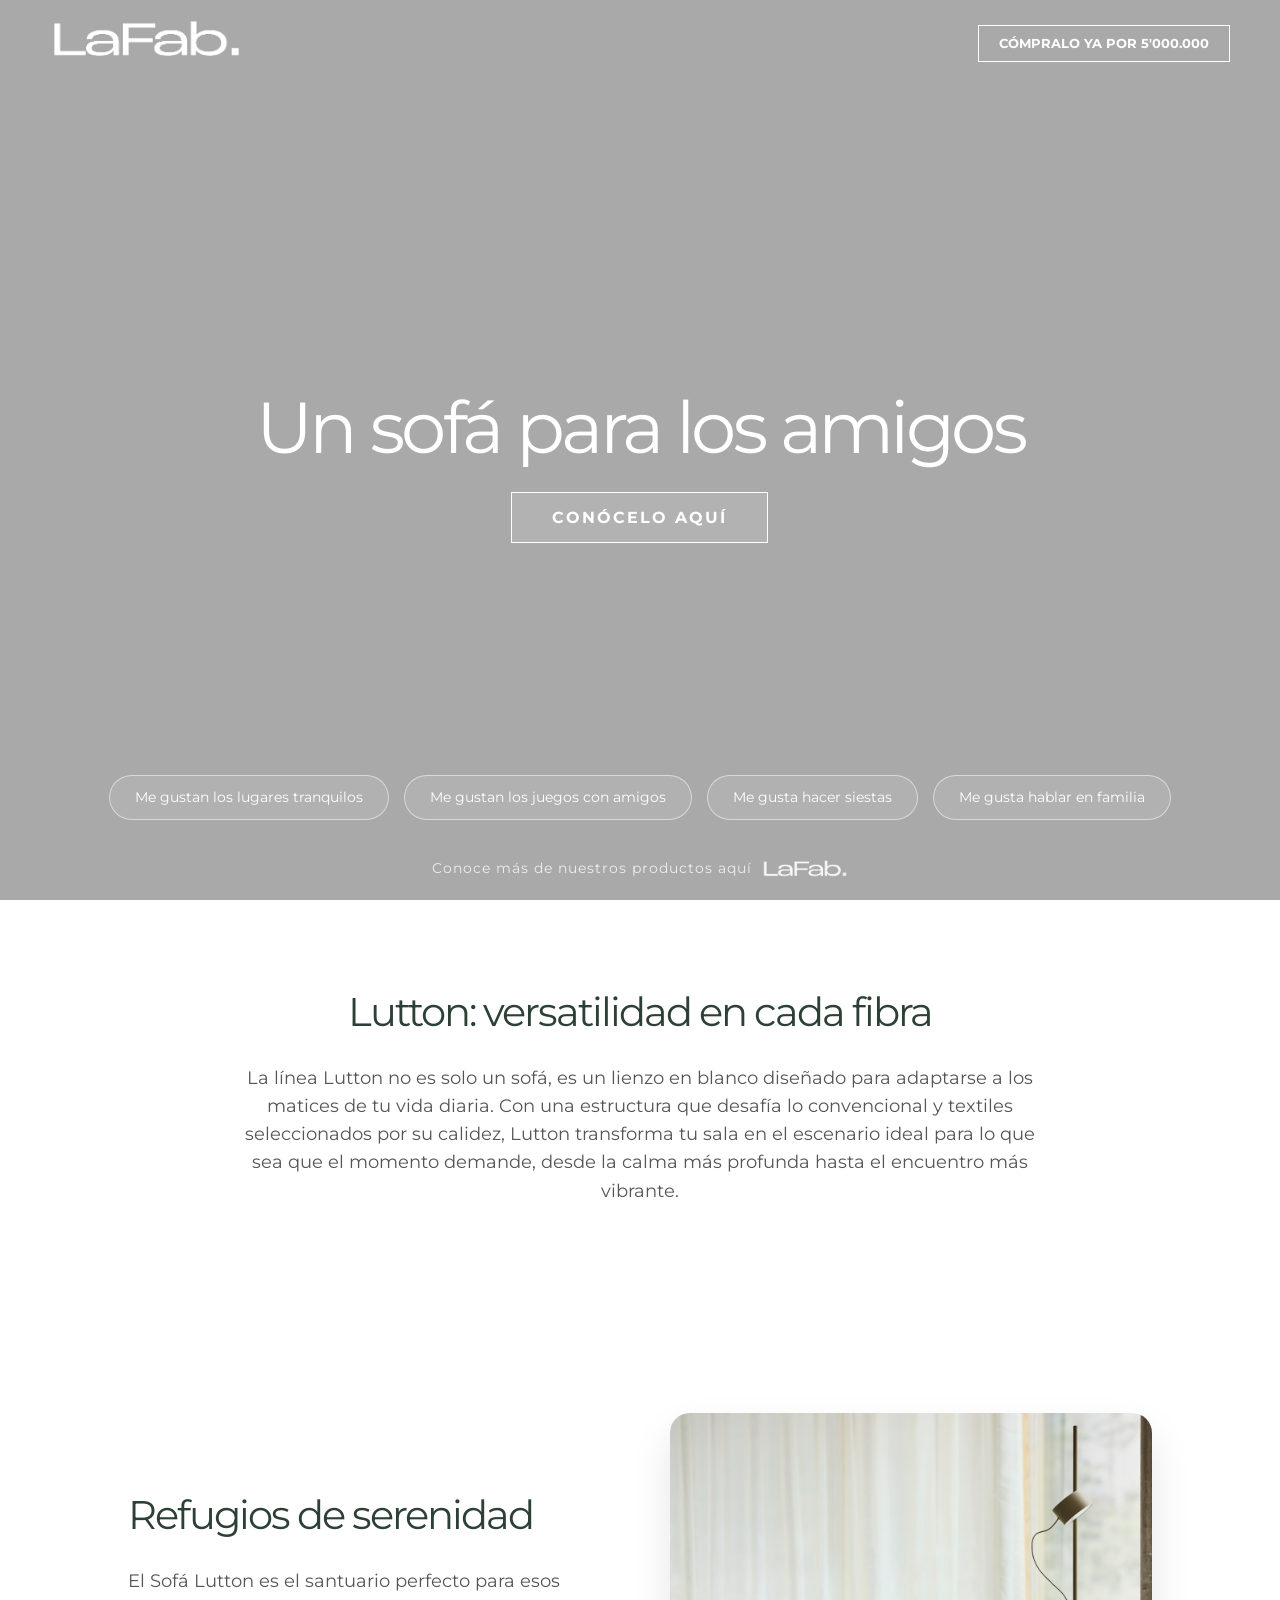
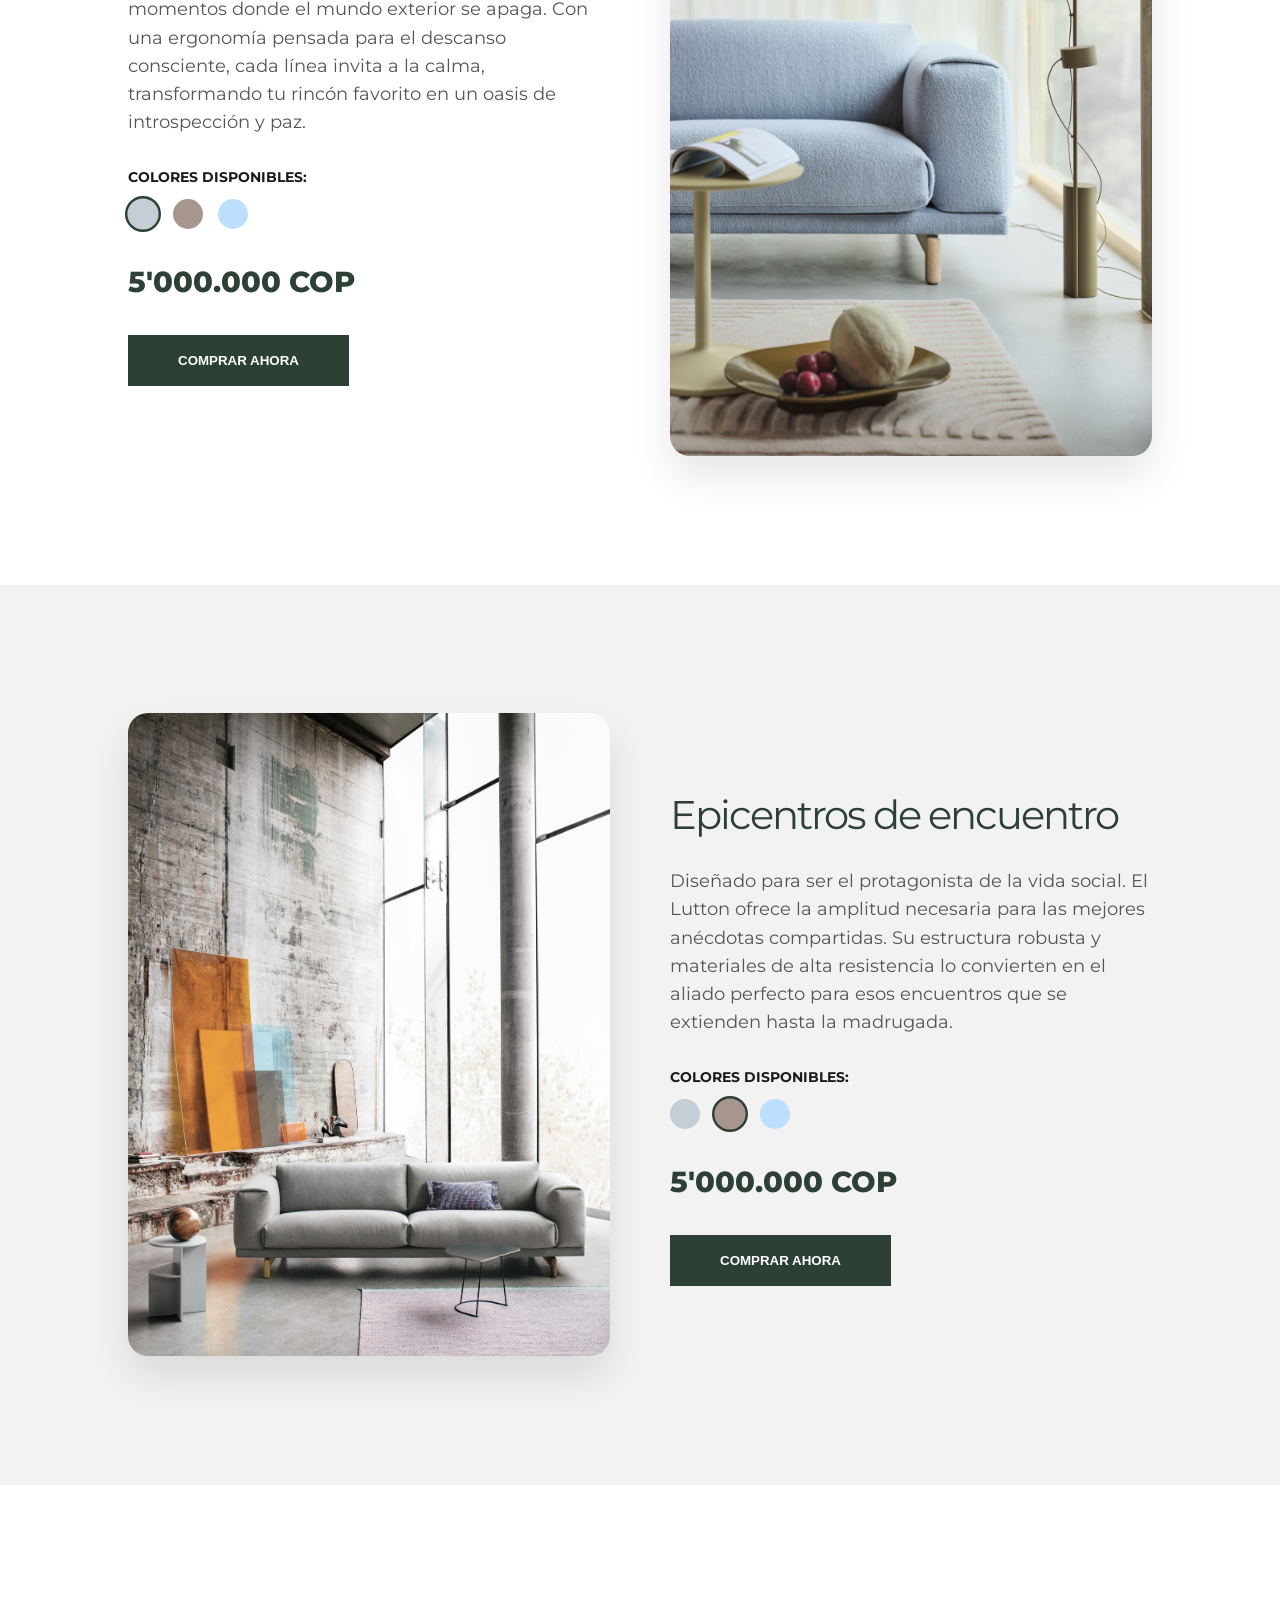
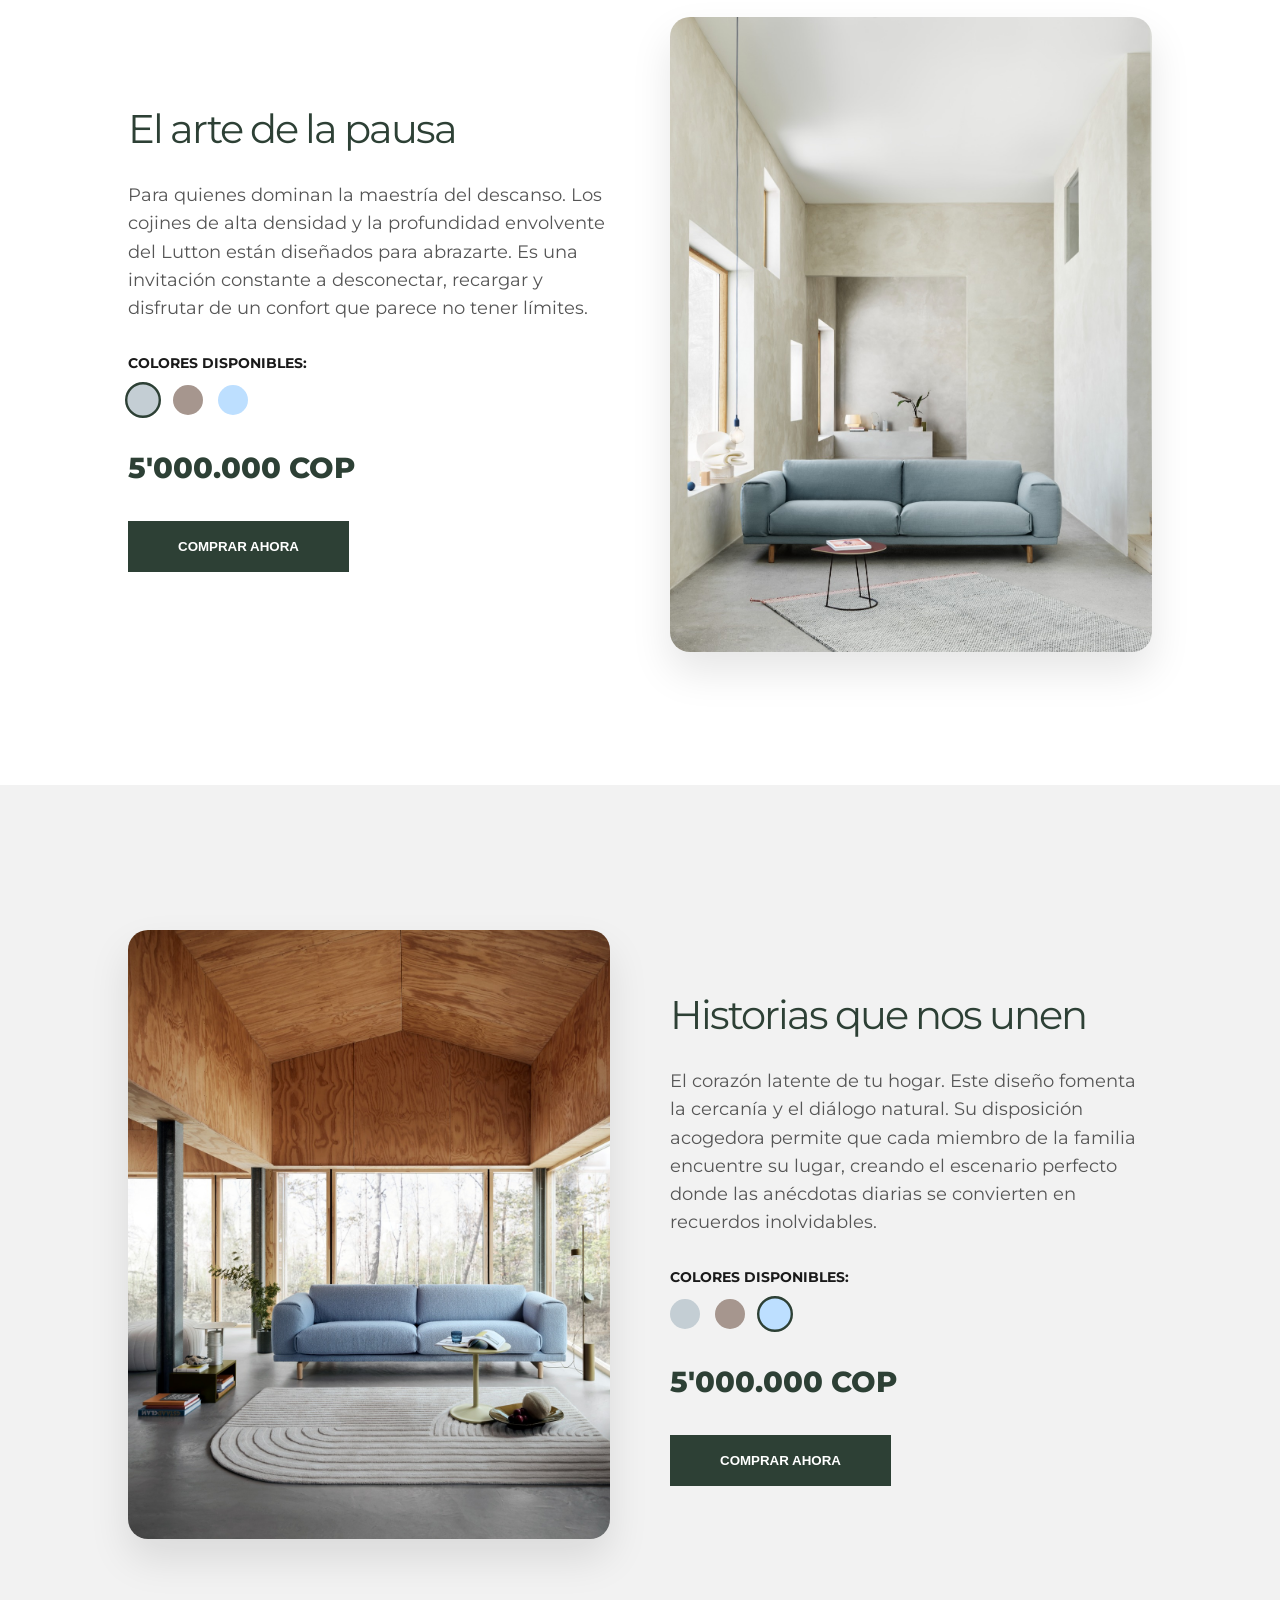
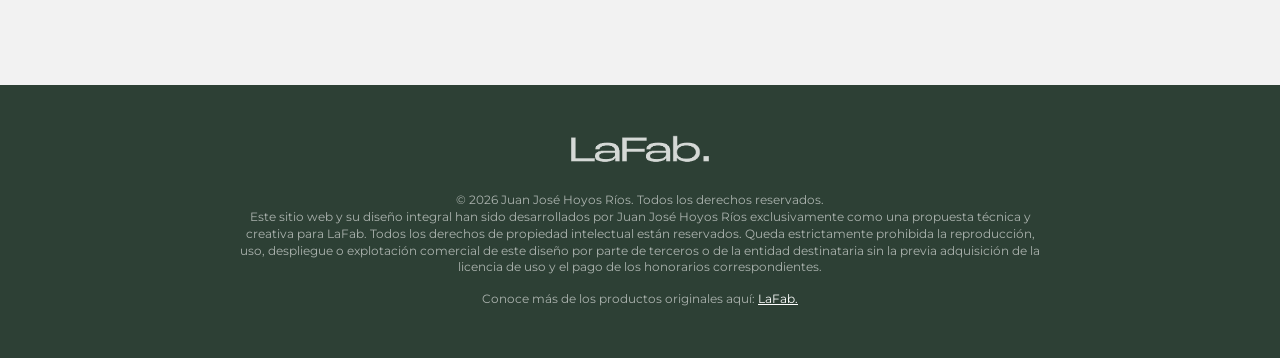
==== commit ceb296e8: "Add files via upload" ====
--- a/index.html
+++ b/index.html
@@ -14,7 +14,7 @@
 
     <header id="main-header">
         <div class="logo">
-            <img src="img/logowhite.png" alt="La Fab Logo">
+            <a href="https://lafab.com.co/" target="_blank"><img src="img/logowhite.png" alt="La Fab Logo"></a>
         </div>
         <button onclick="buyNowHeader()" class="cta-header" style="background: none; cursor: pointer; font-family: inherit;">CÓMPRALO YA POR 5'000.000</button>
     </header>
@@ -34,106 +34,112 @@
             <a href="#siestas" class="pill">Me gusta hacer siestas</a>
             <a href="#familia" class="pill">Me gusta hablar en familia</a>
         </div>
+        <div class="hero-footer">
+            <a href="https://lafab.com.co/" target="_blank">Conoce más de nuestros productos aquí <img src="img/logowhite.png" alt="LaFab" class="footer-logo-img"></a>
+        </div>
     </section>
 
     <main>
         <!-- Section: Introducción -->
         <section id="introduccion" class="intro-section" style="padding: 80px 10%; text-align: center; background: white;">
-            <h2 style="color: var(--primary-color); font-size: 2.5rem; margin-bottom: 20px;">Lutton: Versatilidad en cada Fibra</h2>
+            <h2 style="color: var(--primary-color); font-size: 2.5rem; margin-bottom: 20px;">Lutton: versatilidad en cada fibra</h2>
             <p style="max-width: 800px; margin: 0 auto; font-size: 1.1rem; color: #555;">La línea Lutton no es solo un sofá, es un lienzo en blanco diseñado para adaptarse a los matices de tu vida diaria. Con una estructura que desafía lo convencional y textiles seleccionados por su calidez, Lutton transforma tu sala en el escenario ideal para lo que sea que el momento demande, desde la calma más profunda hasta el encuentro más vibrante.</p>
         </section>
 
         <!-- Section: Lugares Tranquilos -->
         <section id="tranquilos" class="product-section">
             <div class="product-image">
-                <img src="img/SofaLutton1-lugares tranquilos.jpeg" alt="Sofá Lutton - Refugios de Serenidad">
+                <img src="img/SofaLutton1-lugares tranquilos.jpeg" alt="Sofá Lutton - Refugios de serenidad">
             </div>
             <div class="product-info">
-                <h2>Refugios de Serenidad</h2>
+                <h2>Refugios de serenidad</h2>
                 <p>El Sofá Lutton es el santuario perfecto para esos momentos donde el mundo exterior se apaga. Con una ergonomía pensada para el descanso consciente, cada línea invita a la calma, transformando tu rincón favorito en un oasis de introspección y paz.</p>
                 <div class="color-options">
-                    <span>Colores Disponibles:</span>
+                    <span>Colores disponibles:</span>
                     <div class="color-swatches">
-                        <div class="swatch active" style="background-color: #D2B48C;" title="Arena"></div>
-                        <div class="swatch" style="background-color: #8B8B8B;" title="Gris Humo"></div>
-                        <div class="swatch" style="background-color: #4A5D4E;" title="Verde Bosque"></div>
+                        <div class="swatch active" style="background-color: #C4CED4;" title="Gris Plata"></div>
+                        <div class="swatch" style="background-color: #A6968E;" title="Taupe Cálido"></div>
+                        <div class="swatch" style="background-color: #BDDFFF;" title="Azul Cielo"></div>
                     </div>
                 </div>
                 <div class="price">5'000.000 COP</div>
-                <button class="btn-buy" onclick="addToCart(event, 'Lugares Tranquilos', 'Arena', 5000000)">COMPRAR AHORA</button>
+                <button class="btn-buy" onclick="addToCart(event, 'Refugios de serenidad', 'Gris Plata', 5000000)">COMPRAR AHORA</button>
             </div>
         </section>
 
         <!-- Section: Juegos con Amigos -->
         <section id="amigos" class="product-section">
             <div class="product-image">
-                <img src="img/SofaLutton3-juegosconamigos.jpeg" alt="Sofá Lutton - Epicentros de Encuentro">
+                <img src="img/SofaLutton3-juegosconamigos.jpeg" alt="Sofá Lutton - Epicentros de encuentro">
             </div>
             <div class="product-info">
-                <h2>Epicentros de Encuentro</h2>
+                <h2>Epicentros de encuentro</h2>
                 <p>Diseñado para ser el protagonista de la vida social. El Lutton ofrece la amplitud necesaria para las mejores anécdotas compartidas. Su estructura robusta y materiales de alta resistencia lo convierten en el aliado perfecto para esos encuentros que se extienden hasta la madrugada.</p>
                 <div class="color-options">
-                    <span>Colores Disponibles:</span>
+                    <span>Colores disponibles:</span>
                     <div class="color-swatches">
-                        <div class="swatch" style="background-color: #333;" title="Carbono"></div>
-                        <div class="swatch active" style="background-color: #704214;" title="Cuero Café"></div>
-                        <div class="swatch" style="background-color: #2F4F4F;" title="Azul Profundo"></div>
+                        <div class="swatch" style="background-color: #C4CED4;" title="Gris Plata"></div>
+                        <div class="swatch active" style="background-color: #A6968E;" title="Taupe Cálido"></div>
+                        <div class="swatch" style="background-color: #BDDFFF;" title="Azul Cielo"></div>
                     </div>
                 </div>
                 <div class="price">5'000.000 COP</div>
-                <button class="btn-buy" onclick="addToCart(event, 'Juegos con Amigos', 'Cuero Café', 5000000)">COMPRAR AHORA</button>
+                <button class="btn-buy" onclick="addToCart(event, 'Epicentros de encuentro', 'Taupe Cálido', 5000000)">COMPRAR AHORA</button>
             </div>
         </section>
 
         <!-- Section: Hacer Siestas -->
         <section id="siestas" class="product-section">
             <div class="product-image">
-                <img src="img/SofaLutton2-hacersiestas.jpeg" alt="Sofá Lutton - El Arte de la Pausa">
+                <img src="img/SofaLutton2-hacersiestas.jpeg" alt="Sofá Lutton - El arte de la pausa">
             </div>
             <div class="product-info">
-                <h2>El Arte de la Pausa</h2>
+                <h2>El arte de la pausa</h2>
                 <p>Para quienes dominan la maestría del descanso. Los cojines de alta densidad y la profundidad envolvente del Lutton están diseñados para abrazarte. Es una invitación constante a desconectar, recargar y disfrutar de un confort que parece no tener límites.</p>
                 <div class="color-options">
-                    <span>Colores Disponibles:</span>
+                    <span>Colores disponibles:</span>
                     <div class="color-swatches">
-                        <div class="swatch active" style="background-color: #E5E5E5;" title="Blanco Nube"></div>
-                        <div class="swatch" style="background-color: #C0C0C0;" title="Plata"></div>
-                        <div class="swatch" style="background-color: #DEB887;" title="Madera"></div>
+                        <div class="swatch active" style="background-color: #C4CED4;" title="Gris Plata"></div>
+                        <div class="swatch" style="background-color: #A6968E;" title="Taupe Cálido"></div>
+                        <div class="swatch" style="background-color: #BDDFFF;" title="Azul Cielo"></div>
                     </div>
                 </div>
                 <div class="price">5'000.000 COP</div>
-                <button class="btn-buy" onclick="addToCart(event, 'Hacer Siestas', 'Blanco Nube', 5000000)">COMPRAR AHORA</button>
+                <button class="btn-buy" onclick="addToCart(event, 'El arte de la pausa', 'Gris Plata', 5000000)">COMPRAR AHORA</button>
             </div>
         </section>
 
         <!-- Section: Hablar en Familia -->
         <section id="familia" class="product-section">
             <div class="product-image">
-                <img src="img/SofaLutton4-hablarenfamilia.jpeg" alt="Sofá Lutton - Historias que Nos Unen">
+                <img src="img/SofaLutton4-hablarenfamilia.jpeg" alt="Sofá Lutton - Historias que nos unen">
             </div>
             <div class="product-info">
-                <h2>Historias que Nos Unen</h2>
+                <h2>Historias que nos unen</h2>
                 <p>El corazón latente de tu hogar. Este diseño fomenta la cercanía y el diálogo natural. Su disposición acogedora permite que cada miembro de la familia encuentre su lugar, creando el escenario perfecto donde las anécdotas diarias se convierten en recuerdos inolvidables.</p>
                 <div class="color-options">
-                    <span>Colores Disponibles:</span>
+                    <span>Colores disponibles:</span>
                     <div class="color-swatches">
-                        <div class="swatch active" style="background-color: #556B2F;" title="Oliva"></div>
-                        <div class="swatch" style="background-color: #A0522D;" title="Sienna"></div>
-                        <div class="swatch" style="background-color: #BC8F8F;" title="Rosa Viejo"></div>
+                        <div class="swatch" style="background-color: #C4CED4;" title="Gris Plata"></div>
+                        <div class="swatch" style="background-color: #A6968E;" title="Taupe Cálido"></div>
+                        <div class="swatch active" style="background-color: #BDDFFF;" title="Azul Cielo"></div>
                     </div>
                 </div>
                 <div class="price">5'000.000 COP</div>
-                <button class="btn-buy" onclick="addToCart(event, 'Hablar en Familia', 'Oliva', 5000000)">COMPRAR AHORA</button>
+                <button class="btn-buy" onclick="addToCart(event, 'Historias que nos unen', 'Azul Cielo', 5000000)">COMPRAR AHORA</button>
             </div>
         </section>
     </main>
 
     <footer>
         <div class="footer-logo">
-            <img src="img/logowhite.png" alt="La Fab Logo">
+            <a href="https://lafab.com.co/" target="_blank"><img src="img/logowhite.png" alt="La Fab Logo"></a>
         </div>
-        <p>&copy; 2026 La Fab. Todos los derechos reservados.</p>
-        <p>Conoce más de nuestros productos aquí: <a href="https://lafab.com.co/" style="color: white;">LaFab.</a></p>
+        <div class="legal-notice" style="max-width: 800px; margin: 0 auto; font-size: 0.75rem; color: rgba(255,255,255,0.6); line-height: 1.4;">
+            <p>&copy; 2026 Juan José Hoyos Ríos. Todos los derechos reservados.</p>
+            <p>Este sitio web y su diseño integral han sido desarrollados por Juan José Hoyos Ríos exclusivamente como una propuesta técnica y creativa para LaFab. Todos los derechos de propiedad intelectual están reservados. Queda estrictamente prohibida la reproducción, uso, despliegue o explotación comercial de este diseño por parte de terceros o de la entidad destinataria sin la previa adquisición de la licencia de uso y el pago de los honorarios correspondientes.</p>
+            <p style="margin-top: 15px;">Conoce más de los productos originales aquí: <a href="https://lafab.com.co/" style="color: white; text-decoration: underline;">LaFab.</a></p>
+        </div>
     </footer>
 
     <script src="script.js"></script>
--- a/style.css
+++ b/style.css
@@ -28,13 +28,13 @@
 h1 {
     font-weight: 800;
     text-transform: none; /* Sentence case as per user request */
-    letter-spacing: -1px;
+    letter-spacing: -0.05em; /* -5% letter spacing */
 }
 
 h2, h3 {
-    font-weight: 700;
-    text-transform: uppercase;
-    letter-spacing: 2px;
+    font-weight: 400;
+    text-transform: none; /* Sentence case as per user request */
+    letter-spacing: -0.05em; /* -5% letter spacing */
 }
 
 /* Header & Nav */
@@ -141,7 +141,7 @@
 /* Hero Pills */
 .hero-pills {
     position: absolute;
-    bottom: 50px;
+    bottom: 80px; /* Increased from 50px for more space */
     width: 100%;
     display: flex;
     justify-content: center;
@@ -167,6 +167,39 @@
     background: white;
     color: var(--primary-color);
     transform: translateY(-5px);
+}
+
+.hero-footer {
+    position: absolute;
+    bottom: 20px;
+    width: 100%;
+    z-index: 1;
+    text-align: center;
+}
+
+.hero-footer a {
+    color: rgba(255, 255, 255, 0.8);
+    text-decoration: none;
+    font-size: 0.85rem;
+    letter-spacing: 1px;
+    transition: var(--transition);
+    display: flex;
+    align-items: center;
+    justify-content: center;
+    gap: 10px;
+}
+
+.footer-logo-img {
+    height: 18px; /* Scaled down logo */
+    opacity: 0.9;
+}
+
+.hero-footer a:hover {
+    color: white;
+}
+
+.hero-footer a:hover .footer-logo-img {
+    opacity: 1;
 }
 
 /* Product Sections */
@@ -288,9 +321,54 @@
 
 /* Responsive */
 @media (max-width: 992px) {
+    header {
+        padding: 15px 20px;
+    }
+    
+    header.scrolled {
+        padding: 10px 20px;
+    }
+
+    .logo img {
+        height: 30px;
+    }
+
+    .cta-header {
+        padding: 8px 12px;
+        font-size: 0.7rem;
+    }
+
+    .hero {
+        height: 85vh; /* Reduced by 15% to fit more video width */
+    }
+
+    .hero h1 {
+        font-size: 2.2rem;
+        padding: 0 20px;
+    }
+
+    .hero-pills {
+        display: none; /* Removed as per user request for mobile */
+    }
+
+    .pill {
+        padding: 8px 15px;
+        font-size: 0.8rem;
+        width: 90%; /* Stacked but clean */
+        text-align: center;
+    }
+
+    .hero-footer {
+        bottom: 10px;
+    }
+
+    .hero-footer a {
+        font-size: 0.75rem;
+    }
+
     .product-section {
         grid-template-columns: 1fr;
-        padding: 60px 5%;
+        padding: 40px 5%;
         text-align: center;
     }
     
@@ -298,8 +376,8 @@
         order: 1;
     }
     
-    .hero h1 {
-        font-size: 2.5rem;
+    .product-info h2 {
+        font-size: 2rem;
     }
     
     .color-swatches {
